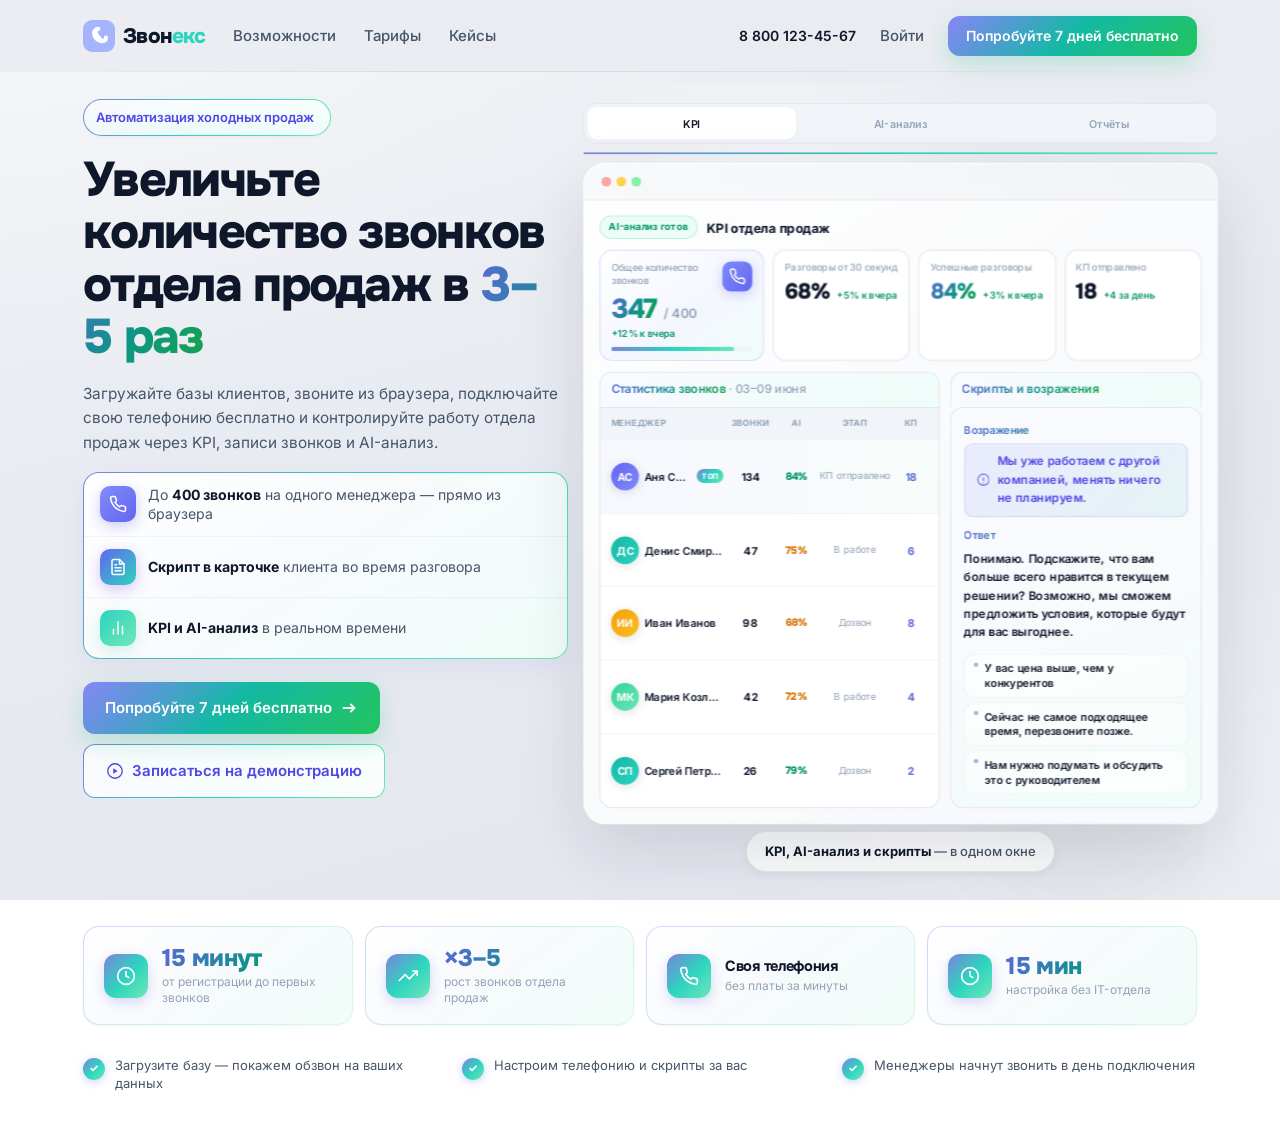
==== index.html @ 5c35a751 "first commit" ====
<!DOCTYPE html>
<html lang="ru">
<head>
  <meta charset="UTF-8">
  <meta name="viewport" content="width=device-width, initial-scale=1.0">
  <title>Звонекс — автоматизация холодных продаж</title>
  <meta name="description" content="Увеличьте количество звонков отдела продаж в 3–5 раз. Загружайте базы, звоните из браузера, используйте скрипты и контролируйте KPI через AI-анализ.">
  <link rel="preconnect" href="https://fonts.googleapis.com">
  <link rel="preconnect" href="https://fonts.gstatic.com" crossorigin>
  <link href="https://fonts.googleapis.com/css2?family=Inter:wght@400;500;600;700;800&family=Onest:wght@600;700;800&display=swap" rel="stylesheet">
  <link rel="stylesheet" href="css/styles.css">
</head>
<body>
  <div class="page-bg" aria-hidden="true">
    <div class="page-bg__gradient"></div>
    <div class="page-bg__mesh"></div>
    <div class="page-bg__aurora"></div>
    <div class="page-bg__blobs">
      <span class="page-bg__blob page-bg__blob--1"></span>
      <span class="page-bg__blob page-bg__blob--2"></span>
      <span class="page-bg__blob page-bg__blob--3"></span>
    </div>
    <div class="page-bg__glow page-bg__glow--1"></div>
    <div class="page-bg__glow page-bg__glow--2"></div>
    <div class="page-bg__glow page-bg__glow--3"></div>
  </div>

  <header class="header">
    <div class="container header__inner">
      <a href="/" class="logo">
        <span class="logo__icon" aria-hidden="true">
          <svg width="32" height="32" viewBox="0 0 32 32" fill="none" xmlns="http://www.w3.org/2000/svg">
            <rect width="32" height="32" rx="9" fill="#A5B4FC"/>
            <path d="M21.2 19.8c-1.5-.8-2.8-1.9-3.9-3.2-1.1-1.3-2-2.8-2.6-4.4-.2-.5.1-1 .6-1.2l1.4-.6c.4-.2.6-.6.5-1l-.4-1.8c-.1-.5-.5-.9-1-.9-1.2-.1-2.4.2-3.4.8-1.7 1-2.9 2.7-3.2 4.7-.4 2.4.3 4.9 1.9 6.9 1.6 2 3.9 3.4 6.4 3.9 2.2.4 4.5-.1 6.2-1.5.9-.8 1.4-2 1.2-3.2l-.3-1.8c-.1-.5-.5-.9-1-.9l-1.8.2c-.5.1-.8.5-.8 1 0 1.3-.5 2.5-1.3 3.5-.3.4-.8.5-1.2.3z" fill="#fff"/>
          </svg>
        </span>
        <span class="logo__word">Звон<span class="logo__accent">екс</span></span>
      </a>
      <div class="header__menu">
        <nav class="nav" aria-label="Навигация">
          <a href="#features" class="nav__link">Возможности</a>
          <a href="#pricing" class="nav__link">Тарифы</a>
          <a href="#cases" class="nav__link">Кейсы</a>
        </nav>
        <div class="header__actions">
          <a href="tel:+78001234567" class="header__phone">8 800 123-45-67</a>
          <a href="#" class="btn btn--ghost">Войти</a>
          <a href="#cta" class="btn btn--cta btn--sm">Попробуйте 7 дней бесплатно</a>
        </div>
      </div>
      <button class="burger" aria-label="Меню" aria-expanded="false"><span></span><span></span><span></span></button>
    </div>
  </header>

  <main>
    <section class="hero">
      <div class="container hero__shell">
        <div class="hero__main">
          <div class="hero__copy">
            <div class="hero__tags">
              <span class="hero__badge">Автоматизация холодных продаж</span>
            </div>

            <h1 class="hero__title">
              Увеличьте количество звонков отдела продаж&nbsp;в&nbsp;<span class="hero__highlight">3–5&nbsp;раз</span>
            </h1>

            <p class="hero__subtitle">
              Загружайте базы клиентов, звоните из браузера, подключайте свою телефонию бесплатно и контролируйте работу отдела продаж через KPI, записи звонков и AI-анализ.
            </p>

            <div class="hero__features">
              <article class="hero-feature">
                <span class="hero-feature__icon" aria-hidden="true">
                  <svg width="18" height="18" viewBox="0 0 24 24" fill="none"><path d="M22 16.92v3a2 2 0 0 1-2.18 2 19.79 19.79 0 0 1-8.63-3.07 19.5 19.5 0 0 1-6-6 19.79 19.79 0 0 1-3.07-8.67A2 2 0 0 1 4.11 2h3a2 2 0 0 1 2 1.72c.127.96.361 1.903.7 2.81a2 2 0 0 1-.45 2.11L8.09 9.91a16 16 0 0 0 6 6l1.27-1.27a2 2 0 0 1 2.11-.45c.907.339 1.85.573 2.81.7A2 2 0 0 1 22 16.92z" stroke="currentColor" stroke-width="2"/></svg>
                </span>
                <p>До <strong>400 звонков</strong> на одного менеджера — прямо из браузера</p>
              </article>
              <article class="hero-feature">
                <span class="hero-feature__icon" aria-hidden="true">
                  <svg width="18" height="18" viewBox="0 0 24 24" fill="none"><path d="M14 2H6a2 2 0 0 0-2 2v16a2 2 0 0 0 2 2h12a2 2 0 0 0 2-2V8l-6-6z" stroke="currentColor" stroke-width="2"/><path d="M14 2v6h6M16 13H8M16 17H8M10 9H8" stroke="currentColor" stroke-width="2" stroke-linecap="round"/></svg>
                </span>
                <p><strong>Скрипт в карточке</strong> клиента во время разговора</p>
              </article>
              <article class="hero-feature">
                <span class="hero-feature__icon" aria-hidden="true">
                  <svg width="18" height="18" viewBox="0 0 24 24" fill="none"><path d="M18 20V10M12 20V4M6 20v-6" stroke="currentColor" stroke-width="2" stroke-linecap="round"/></svg>
                </span>
                <p><strong>KPI и AI-анализ</strong> в реальном времени</p>
              </article>
            </div>

            <div class="hero__cta" id="cta">
              <a href="#" class="btn btn--cta btn--lg">
                Попробуйте 7 дней бесплатно
                <svg width="18" height="18" viewBox="0 0 20 20" fill="none" aria-hidden="true"><path d="M4 10h12M12 6l4 4-4 4" stroke="currentColor" stroke-width="2" stroke-linecap="round"/></svg>
              </a>
              <a href="#" class="btn btn--outline btn--lg btn--demo">
                <svg width="18" height="18" viewBox="0 0 20 20" fill="none" aria-hidden="true"><circle cx="10" cy="10" r="8" stroke="currentColor" stroke-width="1.5"/><path d="M8 7l5 3-5 3V7z" fill="currentColor"/></svg>
                Записаться на демонстрацию
              </a>
            </div>
          </div>

          <div class="hero__product">
            <div class="product-frame">
              <div class="product-frame__glow" aria-hidden="true"></div>

              <div class="kpi-board" data-kpi-board aria-label="Панель контроля Звонекс">
                <div class="product-slider" data-product-slider aria-roledescription="carousel">

                  <div class="product-slider__nav" role="tablist" aria-label="Экраны продукта">
                    <button type="button" class="product-slider__seg is-active" role="tab" aria-selected="true" data-slide="0">KPI</button>
                    <button type="button" class="product-slider__seg" role="tab" aria-selected="false" data-slide="1">AI-анализ</button>
                    <button type="button" class="product-slider__seg" role="tab" aria-selected="false" data-slide="2">Отчёты</button>
                  </div>
                  <div class="product-slider__progress" aria-hidden="true"><span class="product-slider__progress-bar"></span></div>

                  <div class="kpi-board__window">
                    <div class="kpi-board__titlebar">
                      <div class="kpi-board__dots" aria-hidden="true"><span></span><span></span><span></span></div>
                    </div>

                    <div class="product-slider__viewport">
                      <div class="product-slider__track">

                        <!-- Slide 1: KPI + таблица + скрипты -->
                        <div class="product-slide is-active" role="tabpanel" aria-label="KPI">
                          <div class="product-slide__inner">
                            <div class="slide-head">
                              <span class="slide-head__badge">AI-анализ готов</span>
                              <span class="slide-head__title">KPI отдела продаж</span>
                            </div>

                            <div class="kpi-cards kpi-cards--featured">
                              <article class="kpi-card kpi-card--hero" aria-label="347 звонков из 400">
                                <span class="kpi-card__label">Общее количество звонков</span>
                                <span class="kpi-card__icon" aria-hidden="true">
                                  <svg width="16" height="16" viewBox="0 0 24 24" fill="none"><path d="M22 16.92v3a2 2 0 0 1-2.18 2 19.79 19.79 0 0 1-8.63-3.07 19.5 19.5 0 0 1-6-6 19.79 19.79 0 0 1-3.07-8.67A2 2 0 0 1 4.11 2h3a2 2 0 0 1 2 1.72c.127.96.361 1.903.7 2.81a2 2 0 0 1-.45 2.11L8.09 9.91a16 16 0 0 0 6 6l1.27-1.27a2 2 0 0 1 2.11-.45c.907.339 1.85.573 2.81.7A2 2 0 0 1 22 16.92z" stroke="currentColor" stroke-width="2"/></svg>
                                </span>
                                <div class="kpi-card__body">
                                  <div class="kpi-card__values">
                                    <strong class="kpi-card__value" data-count="347" data-count-suffix="">0</strong>
                                    <span class="kpi-card__quota">/ 400</span>
                                    <span class="kpi-card__delta">+12% к вчера</span>
                                  </div>
                                  <div class="kpi-card__progress" aria-hidden="true"><span style="--w: 87%"></span></div>
                                </div>
                              </article>
                              <article class="kpi-card kpi-card--stat" aria-label="Разговоры от 30 секунд 68 процентов">
                                <span class="kpi-card__label">Разговоры от 30 секунд</span>
                                <div class="kpi-card__body">
                                  <div class="kpi-card__values">
                                    <strong class="kpi-card__value" data-count="68" data-count-suffix="%">0</strong>
                                    <span class="kpi-card__delta">+5% к вчера</span>
                                  </div>
                                </div>
                              </article>
                              <article class="kpi-card kpi-card--stat" aria-label="Успешные разговоры 84 процента">
                                <span class="kpi-card__label">Успешные разговоры</span>
                                <div class="kpi-card__body">
                                  <div class="kpi-card__values">
                                    <strong class="kpi-card__value kpi-card__value--green" data-count="84" data-count-suffix="%">0</strong>
                                    <span class="kpi-card__delta">+3% к вчера</span>
                                  </div>
                                </div>
                              </article>
                              <article class="kpi-card kpi-card--stat" aria-label="18 КП">
                                <span class="kpi-card__label">КП отправлено</span>
                                <div class="kpi-card__body">
                                  <div class="kpi-card__values">
                                    <strong class="kpi-card__value" data-count="18">0</strong>
                                    <span class="kpi-card__delta">+4 за день</span>
                                  </div>
                                </div>
                              </article>
                            </div>

                            <div class="product-slide__split">
                              <div class="calls-table-wrap">
                                <div class="calls-table__head"><span class="dash-label">Статистика звонков</span><span class="dash-label-note"> · 03–09 июня</span></div>
                                <div class="calls-table">
                                  <div class="calls-table__row calls-table__row--labels">
                                    <span>Менеджер</span><span>Звонки</span><span>AI</span><span>Этап</span><span>КП</span>
                                  </div>
                                  <div class="calls-table__row calls-table__row--top">
                                    <div class="calls-table__person">
                                      <span class="kpi-avatar kpi-avatar--1">АС</span>
                                      <span>Аня Смирнова</span>
                                      <span class="calls-table__badge">Топ</span>
                                    </div>
                                    <span class="calls-table__num">134</span>
                                    <span class="calls-table__ai calls-table__ai--good">84%</span>
                                    <span class="calls-table__stage">КП отправлено</span>
                                    <span class="calls-table__num calls-table__num--accent">18</span>
                                  </div>
                                  <div class="calls-table__row">
                                    <div class="calls-table__person">
                                      <span class="kpi-avatar kpi-avatar--2">ДС</span>
                                      <span>Денис Смирнов</span>
                                    </div>
                                    <span class="calls-table__num">47</span>
                                    <span class="calls-table__ai calls-table__ai--mid">75%</span>
                                    <span class="calls-table__stage">В работе</span>
                                    <span class="calls-table__num calls-table__num--accent">6</span>
                                  </div>
                                  <div class="calls-table__row">
                                    <div class="calls-table__person">
                                      <span class="kpi-avatar kpi-avatar--3">ИИ</span>
                                      <span>Иван Иванов</span>
                                    </div>
                                    <span class="calls-table__num">98</span>
                                    <span class="calls-table__ai calls-table__ai--mid">68%</span>
                                    <span class="calls-table__stage">Дозвон</span>
                                    <span class="calls-table__num calls-table__num--accent">8</span>
                                  </div>
                                  <div class="calls-table__row">
                                    <div class="calls-table__person">
                                      <span class="kpi-avatar kpi-avatar--4">МК</span>
                                      <span>Мария Козлова</span>
                                    </div>
                                    <span class="calls-table__num">42</span>
                                    <span class="calls-table__ai calls-table__ai--mid">72%</span>
                                    <span class="calls-table__stage">В работе</span>
                                    <span class="calls-table__num calls-table__num--accent">4</span>
                                  </div>
                                  <div class="calls-table__row">
                                    <div class="calls-table__person">
                                      <span class="kpi-avatar kpi-avatar--2">СП</span>
                                      <span>Сергей Петров</span>
                                    </div>
                                    <span class="calls-table__num">26</span>
                                    <span class="calls-table__ai calls-table__ai--good">79%</span>
                                    <span class="calls-table__stage">Дозвон</span>
                                    <span class="calls-table__num calls-table__num--accent">2</span>
                                  </div>
                                </div>
                              </div>

                              <div class="kpi-scripts" data-kpi-scripts>
                                <div class="kpi-scripts__head"><span class="dash-label">Скрипты и возражения</span></div>
                                <div class="kpi-scripts__panel">
                                  <span class="kpi-scripts__tag dash-label">Возражение</span>
                                  <div class="kpi-scripts__objection kpi-scripts__objection--active" data-script-objection>
                                    <svg width="14" height="14" viewBox="0 0 24 24" fill="none" aria-hidden="true"><path d="M12 9v4M12 17h.01" stroke="currentColor" stroke-width="2" stroke-linecap="round"/><circle cx="12" cy="12" r="9" stroke="currentColor" stroke-width="1.8"/></svg>
                                    <span data-script-objection-text>Мы уже работаем с другой компанией, менять ничего не планируем.</span>
                                  </div>

                                  <span class="kpi-scripts__tag dash-label">Ответ</span>
                                  <p class="kpi-scripts__answer" data-script-answer>Понимаю. Подскажите, что вам больше всего нравится в текущем решении? Возможно, мы сможем предложить условия, которые будут для вас выгоднее.</p>

                                  <ul class="kpi-scripts__examples">
                                    <li>У вас цена выше, чем у конкурентов</li>
                                    <li>Сейчас не самое подходящее время, перезвоните позже.</li>
                                    <li>Нам нужно подумать и обсудить это с руководителем</li>
                                  </ul>
                                </div>
                              </div>
                            </div>
                          </div>
                        </div>

                        <!-- Slide 2: AI-анализ звонков -->
                        <div class="product-slide" role="tabpanel" aria-label="AI-анализ звонков">
                          <div class="product-slide__inner product-slide__inner--ai">
                            <div class="ai-dash">
                              <div class="ai-dash__head">
                                <div class="ai-dash__head-main">
                                  <span class="ai-dash__call">Звонок №12845 от 11.06.2026 11:42</span>
                                  <span class="ai-dash__status">Анализ завершён</span>
                                </div>
                                <button type="button" class="ai-dash__export">
                                  <svg width="13" height="13" viewBox="0 0 24 24" fill="none" aria-hidden="true"><path d="M12 3v12M7 10l5 5 5-5M5 19h14" stroke="currentColor" stroke-width="2" stroke-linecap="round" stroke-linejoin="round"/></svg>
                                  Экспорт
                                  <svg width="10" height="10" viewBox="0 0 24 24" fill="none" aria-hidden="true"><path d="M6 9l6 6 6-6" stroke="currentColor" stroke-width="2.2" stroke-linecap="round" stroke-linejoin="round"/></svg>
                                </button>
                              </div>

                              <div class="ai-dash__top">
                                <article class="ai-dash__contact ai-dash-panel">
                                  <img class="ai-dash__photo" src="images/specialist-avatar.png" alt="Иван Петров" width="46" height="46" loading="lazy">
                                  <div class="ai-dash__contact-body">
                                    <strong>Иван Петров</strong>
                                    <span>Директор · ООО «СтройГарант»</span>
                                    <ul class="ai-dash__contact-meta">
                                      <li>
                                        <svg width="12" height="12" viewBox="0 0 24 24" fill="none" aria-hidden="true"><circle cx="12" cy="12" r="9" stroke="currentColor" stroke-width="1.8"/><path d="M12 7v5l3 2" stroke="currentColor" stroke-width="1.8" stroke-linecap="round"/></svg>
                                        <span><strong>03:42</strong> Длительность</span>
                                      </li>
                                      <li class="ai-dash__meta-phone">
                                        <svg width="12" height="12" viewBox="0 0 24 24" fill="none" aria-hidden="true"><path d="M22 16.92v3a2 2 0 0 1-2.18 2 19.79 19.79 0 0 1-8.63-3.07 19.5 19.5 0 0 1-6-6 19.79 19.79 0 0 1-3.07-8.67A2 2 0 0 1 4.11 2h3a2 2 0 0 1 2 1.72c.127.96.361 1.903.7 2.81a2 2 0 0 1-.45 2.11L8.09 9.91a16 16 0 0 0 6 6l1.27-1.27a2 2 0 0 1 2.11-.45c.907.339 1.85.573 2.81.7A2 2 0 0 1 22 16.92z" stroke="currentColor" stroke-width="1.8"/></svg>
                                        <span>
                                          <strong>+7&nbsp;(999)&nbsp;123-45-67</strong>
                                          <em>Номер клиента</em>
                                        </span>
                                      </li>
                                      <li>
                                        <svg width="12" height="12" viewBox="0 0 24 24" fill="none" aria-hidden="true"><circle cx="12" cy="8" r="4" stroke="currentColor" stroke-width="1.8"/><path d="M4 20c0-4 3.6-6 8-6s8 2 8 6" stroke="currentColor" stroke-width="1.8" stroke-linecap="round"/></svg>
                                        <span><strong>Алексей Смирнов</strong> Менеджер</span>
                                      </li>
                                    </ul>
                                  </div>
                                </article>

                                <article class="ai-dash__scores ai-dash-panel">
                                  <h5 class="ai-dash-panel__title">Оценки по критериям</h5>
                                  <div class="ai-dash__score">
                                    <div class="ai-dash__score-row"><span>Приветствие</span><strong>90%</strong></div>
                                    <div class="ai-dash__bar"><i style="--w: 90%; --c: #22C55E"></i></div>
                                  </div>
                                  <div class="ai-dash__score">
                                    <div class="ai-dash__score-row"><span>Выявление потребности</span><strong>85%</strong></div>
                                    <div class="ai-dash__bar"><i style="--w: 85%; --c: #22C55E"></i></div>
                                  </div>
                                  <div class="ai-dash__score">
                                    <div class="ai-dash__score-row"><span>Презентация решения</span><strong>60%</strong></div>
                                    <div class="ai-dash__bar"><i style="--w: 60%; --c: #F59E0B"></i></div>
                                  </div>
                                  <div class="ai-dash__score">
                                    <div class="ai-dash__score-row"><span>Работа с возражениями</span><strong>40%</strong></div>
                                    <div class="ai-dash__bar"><i style="--w: 40%; --c: #F59E0B"></i></div>
                                  </div>
                                  <div class="ai-dash__score">
                                    <div class="ai-dash__score-row"><span>Закрытие на шаг</span><strong>90%</strong></div>
                                    <div class="ai-dash__bar"><i style="--w: 90%; --c: #22C55E"></i></div>
                                  </div>
                                  <div class="ai-dash__score">
                                    <div class="ai-dash__score-row"><span>Речевая культура</span><strong>80%</strong></div>
                                    <div class="ai-dash__bar"><i style="--w: 80%; --c: #22C55E"></i></div>
                                  </div>
                                </article>

                                <article class="ai-dash__focus ai-dash-panel">
                                  <h5 class="ai-dash-panel__title">Фокус разговора</h5>
                                  <div class="ai-dash__focus-body">
                                    <div class="ai-dash__focus-main">
                                      <strong>91%</strong>
                                      <div>
                                        <span>Вероятность продажи</span>
                                        <em>Высокая</em>
                                      </div>
                                    </div>
                                    <div class="ai-dash__focus-chart">
                                      <svg class="ai-dash__spark" viewBox="0 0 140 40" aria-hidden="true">
                                        <defs>
                                          <linearGradient id="aiDashSpark" x1="0" y1="0" x2="0" y2="1">
                                            <stop offset="0%" stop-color="#818CF8" stop-opacity="0.5"/>
                                            <stop offset="100%" stop-color="#818CF8" stop-opacity="0"/>
                                          </linearGradient>
                                        </defs>
                                        <path d="M0 28 C18 28 24 12 40 16 S62 32 82 20 S104 10 140 14 V40 H0 Z" fill="url(#aiDashSpark)"/>
                                        <path d="M0 28 C18 28 24 12 40 16 S62 32 82 20 S104 10 140 14" fill="none" stroke="#6366F1" stroke-width="2.5" stroke-linecap="round"/>
                                      </svg>
                                      <div class="ai-dash__focus-footer">
                                        <span>Динамика по менеджеру</span>
                                        <strong>+24% за неделю</strong>
                                      </div>
                                    </div>
                                  </div>
                                </article>
                              </div>

                              <div class="ai-dash__insights">
                                <article class="ai-dash-card ai-dash-panel ai-dash-card--good">
                                  <h5 class="ai-dash-panel__title">Что получилось хорошо</h5>
                                  <ul>
                                    <li><span class="ai-dash-icon ai-dash-icon--ok" aria-hidden="true">✓</span>Уточнил потребности клиента</li>
                                  </ul>
                                </article>
                                <article class="ai-dash-card ai-dash-panel ai-dash-card--rec">
                                  <h5 class="ai-dash-panel__title">Рекомендации</h5>
                                  <ol>
                                    <li><span class="ai-dash-icon ai-dash-icon--num">1</span>Связаться и выслать презентацию</li>
                                  </ol>
                                </article>
                                <article class="ai-dash-card ai-dash-panel ai-dash-card--warn">
                                  <h5 class="ai-dash-panel__title">Что можно улучшить</h5>
                                  <ul>
                                    <li><span class="ai-dash-icon ai-dash-icon--warn" aria-hidden="true">!</span>Нет согласия на следующий шаг</li>
                                  </ul>
                                </article>
                                <article class="ai-dash-card ai-dash-panel ai-dash-card--quotes">
                                  <h5 class="ai-dash-panel__title">
                                    Цитаты из звонка
                                    <svg width="12" height="12" viewBox="0 0 24 24" fill="none" aria-hidden="true"><circle cx="11" cy="11" r="7" stroke="currentColor" stroke-width="1.8"/><path d="M20 20l-3.5-3.5" stroke="currentColor" stroke-width="1.8" stroke-linecap="round"/></svg>
                                  </h5>
                                  <div class="ai-dash-quote">
                                    <div class="ai-dash-quote__head">
                                      <span class="ai-dash-quote__time">00:45</span>
                                      <b>Менеджер</b>
                                    </div>
                                    <p>«С какими сложностями сейчас сталкиваетесь?»</p>
                                  </div>
                                </article>
                              </div>

                              <section class="ai-dash__results ai-dash-panel" aria-label="Результаты звонка">
                                <div class="ai-results__tabs" aria-hidden="true">
                                  <span class="ai-results__tab">Анализ</span>
                                  <span class="ai-results__tab is-active">Результаты</span>
                                  <span class="ai-results__tab">Расшифровка</span>
                                </div>

                                <div class="ai-results__summaries">
                                  <article class="ai-results__summary">
                                    <div class="ai-results__summary-head">
                                      <span class="ai-results__icon ai-results__icon--doc" aria-hidden="true">
                                        <svg width="12" height="12" viewBox="0 0 24 24" fill="none"><path d="M14 2H6a2 2 0 0 0-2 2v16a2 2 0 0 0 2 2h12a2 2 0 0 0 2-2V8l-6-6z" stroke="currentColor" stroke-width="1.8"/><path d="M14 2v6h6M8 13h8M8 17h5" stroke="currentColor" stroke-width="1.8" stroke-linecap="round"/></svg>
                                      </span>
                                      <h5>Краткий итог</h5>
                                    </div>
                                    <p>Менеджер установил контакт, выявил ситуацию и презентовал решение. Клиент заинтересован, но нужно согласование с руководством. Следующий шаг назначен; рекомендуется проработать критерии принятия решения.</p>
                                  </article>

                                  <article class="ai-results__summary">
                                    <div class="ai-results__summary-head">
                                      <span class="ai-results__icon ai-results__icon--chat" aria-hidden="true">
                                        <svg width="12" height="12" viewBox="0 0 24 24" fill="none"><path d="M21 15a4 4 0 0 1-4 4H8l-5 3V7a4 4 0 0 1 4-4h10a4 4 0 0 1 4 4v8z" stroke="currentColor" stroke-width="1.8" stroke-linejoin="round"/></svg>
                                      </span>
                                      <h5>Итог разговора</h5>
                                    </div>
                                    <p>Диалог проведён успешно: выявлены потребности, проведена презентация, обработаны возражения. Следующий этап — повторный контакт после согласования условий.</p>
                                  </article>
                                </div>

                                <div class="ai-results__flags">
                                  <article class="ai-results__flag">
                                    <span class="ai-results__icon ai-results__icon--shield" aria-hidden="true">
                                      <svg width="12" height="12" viewBox="0 0 24 24" fill="none"><path d="M12 3l8 3v6c0 5-3.5 8.5-8 9-4.5-.5-8-4-8-9V6l8-3z" stroke="currentColor" stroke-width="1.8" stroke-linejoin="round"/></svg>
                                    </span>
                                    <div>
                                      <span>Наличие конфликта</span>
                                      <strong class="ai-results__val ai-results__val--yes">Нет</strong>
                                    </div>
                                  </article>
                                  <article class="ai-results__flag">
                                    <span class="ai-results__icon ai-results__icon--target" aria-hidden="true">
                                      <svg width="12" height="12" viewBox="0 0 24 24" fill="none"><circle cx="12" cy="12" r="8" stroke="currentColor" stroke-width="1.8"/><circle cx="12" cy="12" r="3" stroke="currentColor" stroke-width="1.8"/></svg>
                                    </span>
                                    <div>
                                      <span>Успешный звонок</span>
                                      <strong class="ai-results__val ai-results__val--partial">Частично</strong>
                                    </div>
                                  </article>
                                  <article class="ai-results__flag">
                                    <span class="ai-results__icon ai-results__icon--compass" aria-hidden="true">
                                      <svg width="12" height="12" viewBox="0 0 24 24" fill="none"><circle cx="12" cy="12" r="9" stroke="currentColor" stroke-width="1.8"/><path d="M14.5 9.5L10 14l-1.5-3.5L14.5 9.5z" stroke="currentColor" stroke-width="1.8" stroke-linejoin="round"/></svg>
                                    </span>
                                    <div>
                                      <span>Целевой звонок</span>
                                      <strong class="ai-results__val ai-results__val--yes">Да</strong>
                                    </div>
                                  </article>
                                </div>
                              </section>
                            </div>
                          </div>
                        </div>

                        <!-- Slide 3: Отчёты по звонкам -->
                        <div class="product-slide" role="tabpanel" aria-label="Отчёты по звонкам">
                          <div class="product-slide__inner product-slide__inner--report">
                            <div class="slide-head">
                              <span class="slide-head__badge">25–31 мая</span>
                              <span class="slide-head__title">Отчёты по звонкам · Аня Смирнова</span>
                            </div>

                            <div class="report-metrics">
                              <div class="report-metric report-metric--total">
                                <span>Всего</span>
                                <strong>134</strong>
                                <em>+15%</em>
                              </div>
                              <div class="report-metric report-metric--outgoing">
                                <span>Исходящие</span>
                                <strong>112</strong>
                                <em>+12%</em>
                              </div>
                              <div class="report-metric report-metric--positive">
                                <span>Дозвон</span>
                                <strong>98</strong>
                                <em>+22%</em>
                              </div>
                              <div class="report-metric report-metric--negative">
                                <span>Недозвон</span>
                                <strong>36</strong>
                                <em class="report-metric__delta--down">−8%</em>
                              </div>
                              <div class="report-metric report-metric--duration">
                                <span>Ср. длит.</span>
                                <strong>01:24</strong>
                                <em>+18%</em>
                              </div>
                            </div>

                            <div class="report-chart report-chart--wide">
                              <div class="report-chart__title">Дозвон и недозвон</div>
                              <svg class="report-chart__svg" viewBox="0 0 200 56" aria-hidden="true">
                                <defs>
                                  <linearGradient id="chartPositiveGrad" x1="0" y1="0" x2="0" y2="1">
                                    <stop offset="0%" stop-color="#34D399" stop-opacity="0.35"/>
                                    <stop offset="100%" stop-color="#34D399" stop-opacity="0"/>
                                  </linearGradient>
                                </defs>
                                <path d="M0 20 L28 16 L56 18 L84 14 L112 12 L140 10 L168 12 L200 8 L200 56 L0 56 Z" fill="url(#chartPositiveGrad)"/>
                                <polyline fill="none" stroke="#22C55E" stroke-width="2.2" stroke-linecap="round" points="0,20 28,16 56,18 84,14 112,12 140,10 168,12 200,8"/>
                                <polyline fill="none" stroke="#F87171" stroke-width="2" stroke-linecap="round" stroke-dasharray="3 2" points="0,46 28,44 56,45 84,43 112,44 140,41 168,43 200,39"/>
                              </svg>
                              <div class="report-chart__legend">
                                <span><i class="dot dot--green"></i> Дозвон — 98</span>
                                <span><i class="dot dot--red"></i> Недозвон — 36</span>
                              </div>
                            </div>

                            <div class="report-bottom">
                              <div class="report-calls report-calls--top">
                                <div class="report-calls__head">
                                  <div class="report-calls__title">Топ звонков по длительности</div>
                                  <div class="report-calls__subtitle">Самые длинные разговоры в текущей выборке</div>
                                </div>
                                <div class="report-calls__table">
                                  <div class="report-calls__row report-calls__row--head">
                                    <span>#</span>
                                    <span>Менеджер</span>
                                    <span>Клиент</span>
                                    <span>Этап</span>
                                    <span>Тип</span>
                                    <span>Длит.</span>
                                    <span>Дата</span>
                                    <span aria-hidden="true"></span>
                                  </div>
                                  <div class="report-calls__row">
                                    <span class="report-calls__num">1</span>
                                    <span class="report-calls__manager">Аня Смирнова</span>
                                    <span class="report-calls__client">ООО «Альфа»</span>
                                    <span class="report-calls__stage report-calls__stage--good">КП отправлено</span>
                                    <span class="report-calls__type report-calls__type--out">Исходящий</span>
                                    <strong>12:43</strong>
                                    <span class="report-calls__date">31.05 14:20</span>
                                    <span class="report-calls__actions">
                                      <button type="button" class="report-calls__action" aria-label="Прослушать"><svg width="11" height="11" viewBox="0 0 24 24" fill="none"><circle cx="12" cy="12" r="9" stroke="currentColor" stroke-width="1.8"/><path d="M10 8l6 4-6 4V8z" fill="currentColor"/></svg></button>
                                      <button type="button" class="report-calls__action" aria-label="Открыть"><svg width="11" height="11" viewBox="0 0 24 24" fill="none"><path d="M14 3h7v7M10 14L21 3M21 10v11H3V3h11" stroke="currentColor" stroke-width="1.8" stroke-linecap="round" stroke-linejoin="round"/></svg></button>
                                    </span>
                                  </div>
                                  <div class="report-calls__row">
                                    <span class="report-calls__num">2</span>
                                    <span class="report-calls__manager">Денис Смирнов</span>
                                    <span class="report-calls__client">ООО «Стройком»</span>
                                    <span class="report-calls__stage report-calls__stage--bad">Не дозвонился</span>
                                    <span class="report-calls__type report-calls__type--out">Исходящий</span>
                                    <strong>09:11</strong>
                                    <span class="report-calls__date">31.05 12:40</span>
                                    <span class="report-calls__actions">
                                      <button type="button" class="report-calls__action" aria-label="Прослушать"><svg width="11" height="11" viewBox="0 0 24 24" fill="none"><circle cx="12" cy="12" r="9" stroke="currentColor" stroke-width="1.8"/><path d="M10 8l6 4-6 4V8z" fill="currentColor"/></svg></button>
                                      <button type="button" class="report-calls__action" aria-label="Открыть"><svg width="11" height="11" viewBox="0 0 24 24" fill="none"><path d="M14 3h7v7M10 14L21 3M21 10v11H3V3h11" stroke="currentColor" stroke-width="1.8" stroke-linecap="round" stroke-linejoin="round"/></svg></button>
                                    </span>
                                  </div>
                                  <div class="report-calls__row">
                                    <span class="report-calls__num">3</span>
                                    <span class="report-calls__manager">Иван Иванов</span>
                                    <span class="report-calls__client">ИП Иванов</span>
                                    <span class="report-calls__stage report-calls__stage--good">Наш клиент</span>
                                    <span class="report-calls__type report-calls__type--in">Входящий</span>
                                    <strong>08:56</strong>
                                    <span class="report-calls__date">30.05 15:11</span>
                                    <span class="report-calls__actions">
                                      <button type="button" class="report-calls__action" aria-label="Прослушать"><svg width="11" height="11" viewBox="0 0 24 24" fill="none"><circle cx="12" cy="12" r="9" stroke="currentColor" stroke-width="1.8"/><path d="M10 8l6 4-6 4V8z" fill="currentColor"/></svg></button>
                                      <button type="button" class="report-calls__action" aria-label="Открыть"><svg width="11" height="11" viewBox="0 0 24 24" fill="none"><path d="M14 3h7v7M10 14L21 3M21 10v11H3V3h11" stroke="currentColor" stroke-width="1.8" stroke-linecap="round" stroke-linejoin="round"/></svg></button>
                                    </span>
                                  </div>
                                  <div class="report-calls__row">
                                    <span class="report-calls__num">4</span>
                                    <span class="report-calls__manager">Мария Козлова</span>
                                    <span class="report-calls__client">ООО «Бета»</span>
                                    <span class="report-calls__stage report-calls__stage--mid">Думает</span>
                                    <span class="report-calls__type report-calls__type--out">Исходящий</span>
                                    <strong>07:45</strong>
                                    <span class="report-calls__date">29.05 10:31</span>
                                    <span class="report-calls__actions">
                                      <button type="button" class="report-calls__action" aria-label="Прослушать"><svg width="11" height="11" viewBox="0 0 24 24" fill="none"><circle cx="12" cy="12" r="9" stroke="currentColor" stroke-width="1.8"/><path d="M10 8l6 4-6 4V8z" fill="currentColor"/></svg></button>
                                      <button type="button" class="report-calls__action" aria-label="Открыть"><svg width="11" height="11" viewBox="0 0 24 24" fill="none"><path d="M14 3h7v7M10 14L21 3M21 10v11H3V3h11" stroke="currentColor" stroke-width="1.8" stroke-linecap="round" stroke-linejoin="round"/></svg></button>
                                    </span>
                                  </div>
                                  <div class="report-calls__row">
                                    <span class="report-calls__num">5</span>
                                    <span class="report-calls__manager">Сергей Петров</span>
                                    <span class="report-calls__client">ООО «Гранд»</span>
                                    <span class="report-calls__stage report-calls__stage--good">КП отправлено</span>
                                    <span class="report-calls__type report-calls__type--out">Исходящий</span>
                                    <strong>06:32</strong>
                                    <span class="report-calls__date">28.05 16:05</span>
                                    <span class="report-calls__actions">
                                      <button type="button" class="report-calls__action" aria-label="Прослушать"><svg width="11" height="11" viewBox="0 0 24 24" fill="none"><circle cx="12" cy="12" r="9" stroke="currentColor" stroke-width="1.8"/><path d="M10 8l6 4-6 4V8z" fill="currentColor"/></svg></button>
                                      <button type="button" class="report-calls__action" aria-label="Открыть"><svg width="11" height="11" viewBox="0 0 24 24" fill="none"><path d="M14 3h7v7M10 14L21 3M21 10v11H3V3h11" stroke="currentColor" stroke-width="1.8" stroke-linecap="round" stroke-linejoin="round"/></svg></button>
                                    </span>
                                  </div>
                                </div>
                                <button type="button" class="report-calls__more">Показать ещё 15 звонков</button>
                              </div>
                            </div>
                          </div>
                        </div>

                      </div>
                    </div>
                  </div>
                </div>

                <p class="kpi-board__caption"><strong>KPI, AI-анализ и скрипты</strong> — в одном окне</p>
              </div>
            </div>
          </div>
        </div>

        <div class="trust-row" id="features">
          <article class="trust-card">
            <span class="trust-card__icon trust-card__icon--setup" aria-hidden="true"></span>
            <div>
              <strong class="trust-card__val">15 минут</strong>
              <span class="trust-card__lbl">от регистрации до первых звонков</span>
            </div>
          </article>
          <article class="trust-card">
            <span class="trust-card__icon trust-card__icon--growth" aria-hidden="true"></span>
            <div>
              <strong class="trust-card__val">×3–5</strong>
              <span class="trust-card__lbl">рост звонков отдела продаж</span>
            </div>
          </article>
          <article class="trust-card">
            <span class="trust-card__icon trust-card__icon--calls" aria-hidden="true"></span>
            <div>
              <strong class="trust-card__val trust-card__val--phrase">Своя телефония</strong>
              <span class="trust-card__lbl">без платы за минуты</span>
            </div>
          </article>
          <article class="trust-card">
            <span class="trust-card__icon trust-card__icon--setup" aria-hidden="true"></span>
            <div>
              <strong class="trust-card__val">15 мин</strong>
              <span class="trust-card__lbl">настройка без IT-отдела</span>
            </div>
          </article>
        </div>

        <div class="promise-row">
          <div class="promise-item">
            <span class="promise-item__check" aria-hidden="true">✓</span>
            <p>Загрузите базу — покажем обзвон на ваших данных</p>
          </div>
          <div class="promise-item">
            <span class="promise-item__check" aria-hidden="true">✓</span>
            <p>Настроим телефонию и скрипты за вас</p>
          </div>
          <div class="promise-item">
            <span class="promise-item__check" aria-hidden="true">✓</span>
            <p>Менеджеры начнут звонить в день подключения</p>
          </div>
        </div>
      </div>
    </section>
  </main>

  <a href="#cta" class="sticky-cta btn btn--cta">Попробуйте 7 дней бесплатно</a>
  <script src="js/main.js"></script>
</body>
</html>
---- css/styles.css ----
/* ===== Sales funnel palette ===== */
:root {
  /* Funnel stages — indigo + teal + green */
  --funnel-leads: #6366F1;
  --funnel-leads-bg: #EEF2FF;
  --funnel-leads-border: rgba(99, 102, 241, 0.18);

  --funnel-calls: #5B67D8;
  --funnel-calls-bg: #EEF2FF;
  --funnel-calls-border: rgba(91, 103, 216, 0.18);

  --funnel-convert: #14B8A6;
  --funnel-convert-bg: #F0FDFA;
  --funnel-convert-border: rgba(20, 184, 166, 0.2);

  --funnel-revenue: #34D399;
  --funnel-revenue-bg: #ECFDF5;
  --funnel-revenue-border: rgba(52, 211, 153, 0.22);

  /* Brand */
  --color-brand: #5B67D8;
  --color-brand-dark: #4F46E5;
  --color-brand-light: #818CF8;
  --color-teal: #14B8A6;
  --color-green: #34D399;
  --color-cta: #10B981;
  --color-cta-dark: #059669;

  --color-bg: #EAECF1;
  --color-page: #EAECF1;
  --color-page-soft: #E4E7EE;
  --color-surface: #FFFFFF;
  --color-text: #0F172A;
  --color-text-secondary: #475569;
  --color-text-muted: #94A3B8;
  --color-border: #E2E8F0;
  --color-border-light: #F1F5F9;

  /* Мягкие градиенты: indigo → teal → green */
  --gradient-brand: linear-gradient(135deg, #7C83DB 0%, #2DD4BF 52%, #6EE7B7 100%);
  --gradient-brand-soft: linear-gradient(135deg, #818CF8 0%, #5EEAD4 100%);
  --gradient-cta: linear-gradient(135deg, #6366F1 0%, #14B8A6 48%, #22C55E 100%);
  --gradient-text: linear-gradient(120deg, #5B67D8 0%, #0D9488 55%, #16A34A 100%);
  --gradient-surface: linear-gradient(160deg, rgba(255,255,255,0.98) 0%, rgba(240,253,250,0.9) 100%);
  --gradient-card: linear-gradient(145deg, #FFFFFF 0%, #F8FAFC 45%, #F0FDF9 100%);
  --gradient-mesh-a: radial-gradient(ellipse 80% 60% at 15% -10%, rgba(99, 102, 241, 0.1), transparent 58%);
  --gradient-mesh-b: radial-gradient(ellipse 55% 45% at 92% 8%, rgba(20, 184, 166, 0.08), transparent 52%);
  --gradient-mesh-c: radial-gradient(ellipse 50% 40% at 70% 95%, rgba(52, 211, 153, 0.07), transparent 55%);
  --gradient-hero: linear-gradient(165deg, #FAFBFC 0%, #F5F7FF 35%, #F0FDF9 70%, #FAFBFC 100%);
  --gradient-icon-1: linear-gradient(135deg, #818CF8 0%, #6366F1 100%);
  --gradient-icon-2: linear-gradient(135deg, #6366F1 0%, #2DD4BF 100%);
  --gradient-icon-3: linear-gradient(135deg, #2DD4BF 0%, #6EE7B7 100%);
  --gradient-chip: linear-gradient(135deg, rgba(255,255,255,0.96) 0%, rgba(240,253,250,0.92) 100%);
  --gradient-border: linear-gradient(135deg, rgba(99,102,241,0.28), rgba(20,184,166,0.22), rgba(52,211,153,0.18));

  --shadow-sm: 0 1px 3px rgba(15, 23, 42, 0.04);
  --shadow-md: 0 8px 24px rgba(91, 103, 216, 0.07);
  --shadow-lg: 0 16px 48px rgba(15, 23, 42, 0.08);
  --shadow-xl: 0 24px 64px rgba(15, 23, 42, 0.12);
  --shadow-cta: 0 8px 24px rgba(16, 185, 129, 0.22);

  --radius-sm: 8px;
  --radius-md: 12px;
  --radius-lg: 16px;
  --radius-xl: 20px;

  --font: 'Inter', -apple-system, BlinkMacSystemFont, 'Segoe UI', sans-serif;
  --font-display: 'Onest', 'Inter', sans-serif;
  --header-h: 72px;
  --container: 100%;
  --container-pad: clamp(48px, 6.5vw, 88px);
  --transition: 0.22s ease;
}

*, *::before, *::after {
  box-sizing: border-box;
  margin: 0;
  padding: 0;
}

html {
  scroll-behavior: smooth;
  -webkit-font-smoothing: antialiased;
}

body {
  font-family: var(--font);
  font-size: 16px;
  line-height: 1.6;
  color: var(--color-text);
  background: transparent;
  overflow-x: hidden;
}

a { color: inherit; text-decoration: none; }
img, svg { display: block; max-width: 100%; }
button { font: inherit; border: none; background: none; cursor: pointer; }

.container {
  width: 100%;
  max-width: var(--container);
  margin: 0 auto;
  padding: 0 var(--container-pad);
}

/* ===== Background ===== */
.page-bg {
  position: fixed;
  inset: 0;
  z-index: -1;
  pointer-events: none;
  overflow: hidden;
  background: var(--color-page);
}

.page-bg__gradient {
  position: absolute;
  inset: 0;
  background: linear-gradient(
    165deg,
    #EEF0F4 0%,
    #E8EBF1 42%,
    #E3E6ED 100%
  );
}

.page-bg__mesh {
  position: absolute;
  inset: -25%;
  background-image:
    radial-gradient(ellipse 70% 55% at 18% 12%, rgba(255, 255, 255, 0.55), transparent 62%),
    radial-gradient(ellipse 55% 45% at 88% 78%, rgba(255, 255, 255, 0.35), transparent 58%);
}

.page-bg__aurora {
  display: none;
}

.page-bg__blobs {
  display: none;
}

.page-bg__glow {
  display: none;
}

@keyframes bgGradientShift {
  0%, 100% { background-position: 0% 50%; }
  50% { background-position: 100% 50%; }
}

@keyframes meshDrift {
  0% { transform: translate(0, 0) scale(1) rotate(0deg); }
  50% { transform: translate(4%, -3%) scale(1.08) rotate(1deg); }
  100% { transform: translate(-3%, 4%) scale(1.04) rotate(-1deg); }
}

@keyframes auroraFlow {
  0%, 100% {
    background-position: 0% 40%;
    transform: translate(0, 0) rotate(0deg) scale(1);
  }
  50% {
    background-position: 100% 60%;
    transform: translate(5%, -4%) rotate(3deg) scale(1.05);
  }
}

@keyframes blobMove1 {
  0%, 100% { transform: translate(0, 0) scale(1); }
  33% { transform: translate(80px, 60px) scale(1.12); }
  66% { transform: translate(-50px, 40px) scale(0.92); }
}

@keyframes blobMove2 {
  0%, 100% { transform: translate(0, 0) scale(1); }
  50% { transform: translate(-90px, -70px) scale(1.15); }
}

@keyframes blobMove3 {
  0%, 100% { transform: translate(0, 0) scale(1); }
  40% { transform: translate(60px, -50px) scale(1.1); }
  80% { transform: translate(-40px, 30px) scale(0.95); }
}

@keyframes glowFloat1 {
  0%, 100% { transform: translate(0, 0) scale(1); }
  33% { transform: translate(-70px, 55px) scale(1.1); }
  66% { transform: translate(45px, -40px) scale(0.95); }
}

@keyframes glowFloat2 {
  0%, 100% { transform: translate(0, 0) scale(1); }
  50% { transform: translate(90px, -65px) scale(1.12); }
}

@keyframes glowFloat3 {
  0%, 100% { transform: translate(0, 0) scale(1); }
  40% { transform: translate(-55px, -45px) scale(1.08); }
  80% { transform: translate(40px, 35px) scale(0.94); }
}

@media (prefers-reduced-motion: reduce) {
  .page-bg__gradient,
  .page-bg__mesh,
  .page-bg__aurora,
  .page-bg__blob,
  .page-bg__glow {
    animation: none !important;
  }

  .product-slider__track {
    transition: none;
  }

  .product-slider__progress-bar {
    animation: none !important;
  }

  .kpi-card__spark-line,
  .kpi-managers__bar::after {
    animation: none !important;
    stroke-dashoffset: 0;
  }

  .kpi-board.is-visible .kpi-card__progress span {
    width: var(--w, 100%);
    transition: none;
  }

  .kpi-board.is-visible .kpi-managers__bar::after {
    transform: scaleX(1);
  }
}

/* ===== Header ===== */
.header {
  position: sticky;
  top: 0;
  z-index: 100;
  height: var(--header-h);
  background: rgba(234, 236, 241, 0.92);
  backdrop-filter: blur(20px);
  border-bottom: none;
}

.header::after {
  content: '';
  position: absolute;
  bottom: 0;
  left: 0;
  right: 0;
  height: 1px;
  background: linear-gradient(90deg, transparent 0%, rgba(15, 23, 42, 0.08) 35%, rgba(15, 23, 42, 0.06) 65%, transparent 100%);
}

.header__inner {
  display: flex;
  align-items: center;
  height: var(--header-h);
  gap: 28px;
}

.logo {
  display: inline-flex;
  align-items: center;
  gap: 8px;
  font-family: var(--font-display);
  font-weight: 800;
  font-size: 1.3125rem;
  letter-spacing: -0.03em;
  flex-shrink: 0;
  line-height: 1;
}

.logo__icon {
  display: flex;
  flex-shrink: 0;
}

.logo__word {
  display: inline-flex;
  align-items: baseline;
  color: var(--color-text);
  letter-spacing: -0.04em;
  white-space: nowrap;
}

.logo__accent {
  color: #2DD4BF;
  -webkit-text-fill-color: #2DD4BF;
}

.nav {
  display: flex;
  gap: 28px;
  margin-right: auto;
}

.nav__link {
  font-size: 0.9375rem;
  font-weight: 500;
  color: var(--color-text-secondary);
  transition: color var(--transition);
}

.nav__link:hover { color: var(--color-brand); }

.header__actions {
  display: flex;
  align-items: center;
  gap: 10px;
}

.header__menu {
  display: contents;
}

.header__phone {
  font-size: 0.875rem;
  font-weight: 600;
  color: var(--color-text);
  white-space: nowrap;
  transition: color var(--transition);
}

.header__phone:hover { color: var(--color-brand); }

.burger {
  display: none;
  flex-direction: column;
  gap: 5px;
  padding: 8px;
}

.burger span {
  display: block;
  width: 22px;
  height: 2px;
  background: var(--color-text);
  border-radius: 2px;
  transition: transform 0.2s ease, opacity 0.2s ease;
}

.burger[aria-expanded="true"] span:nth-child(1) {
  transform: translateY(7px) rotate(45deg);
}

.burger[aria-expanded="true"] span:nth-child(2) {
  opacity: 0;
}

.burger[aria-expanded="true"] span:nth-child(3) {
  transform: translateY(-7px) rotate(-45deg);
}

/* ===== Buttons ===== */
.btn {
  display: inline-flex;
  align-items: center;
  justify-content: center;
  gap: 8px;
  font-weight: 600;
  font-size: 0.9375rem;
  border-radius: var(--radius-md);
  transition: all var(--transition);
  white-space: nowrap;
  cursor: pointer;
}

.btn--sm { padding: 9px 18px; font-size: 0.875rem; }
.btn--lg { padding: 15px 28px; font-size: 1rem; }

.btn--cta {
  background: var(--gradient-cta);
  color: white;
  box-shadow: var(--shadow-cta);
  position: relative;
  overflow: hidden;
}

.btn--cta::before {
  content: '';
  position: absolute;
  inset: 0;
  background: linear-gradient(135deg, rgba(255,255,255,0.22) 0%, transparent 50%);
  pointer-events: none;
}

.btn--cta:hover {
  transform: translateY(-2px);
  box-shadow: 0 12px 32px rgba(16, 185, 129, 0.28);
}

.btn--primary {
  background: var(--gradient-brand);
  color: white;
  box-shadow: var(--shadow-md);
}

.btn--outline {
  background: var(--color-surface);
  color: var(--color-text);
  border: 1.5px solid var(--color-border);
}

.btn--outline:hover {
  border-color: var(--funnel-calls);
  color: var(--color-brand);
  background: var(--funnel-calls-bg);
}

.btn--ghost {
  padding: 8px 14px;
  color: var(--color-text-secondary);
  font-weight: 500;
}

.btn--ghost:hover { color: var(--color-brand); }

.btn--demo {
  border: 1.5px solid transparent;
  color: #4F46E5;
  background:
    linear-gradient(rgba(255, 255, 255, 0.96), rgba(255, 255, 255, 0.96)) padding-box,
    var(--gradient-brand) border-box;
}

.btn--demo:hover {
  background:
    linear-gradient(var(--funnel-convert-bg), var(--funnel-convert-bg)) padding-box,
    var(--gradient-brand) border-box;
  color: #0F766E;
}

/* ===== Hero ===== */
.hero {
  padding: clamp(20px, 3vh, 36px) 0 clamp(24px, 4vh, 44px);
  min-height: calc(100vh - var(--header-h));
  min-height: calc(100dvh - var(--header-h));
  display: flex;
  align-items: center;
}

.hero__shell {
  display: flex;
  flex-direction: column;
  gap: clamp(16px, 2.5vh, 24px);
  width: 100%;
}

.hero__main {
  display: grid;
  grid-template-columns: minmax(0, 0.9fr) minmax(0, 1.1fr);
  gap: clamp(20px, 2.8vw, 40px);
  align-items: start;
}

.hero__copy {
  position: relative;
  z-index: 2;
  min-width: 0;
  --hero-block-w: min(600px, 100%);
}

.hero__tags {
  display: flex;
  align-items: center;
  flex-wrap: wrap;
  gap: 10px;
  margin-bottom: clamp(14px, 2vh, 20px);
}

.hero__badge {
  display: inline-flex;
  align-items: center;
  gap: 8px;
  padding: 7px 16px 7px 12px;
  border-radius: 100px;
  font-size: 0.8125rem;
  font-weight: 600;
  box-shadow: var(--shadow-sm);
  border: 1px solid transparent;
  background:
    linear-gradient(rgba(255, 255, 255, 0.96), rgba(248, 253, 251, 0.94)) padding-box,
    var(--gradient-brand) border-box;
  color: #4F46E5;
}

.hero__integrations {
  display: inline-flex;
  align-items: center;
  gap: 6px;
}

.hero__integrations span {
  padding: 5px 10px;
  background: var(--gradient-chip);
  border: 1px solid rgba(20, 184, 166, 0.18);
  border-radius: 100px;
  font-size: 0.6875rem;
  font-weight: 700;
  color: #0F766E;
  letter-spacing: 0.02em;
}

.hero__badge-dot {
  width: 8px;
  height: 8px;
  border-radius: 50%;
  background: var(--color-cta);
  box-shadow: 0 0 0 3px rgba(249, 115, 22, 0.2);
  animation: pulse 2s ease infinite;
}

@keyframes pulse {
  0%, 100% { opacity: 1; transform: scale(1); }
  50% { opacity: 0.6; transform: scale(0.9); }
}

.hero__title {
  font-family: var(--font-display);
  font-size: clamp(2rem, 3.8vw, 3.125rem);
  font-weight: 800;
  line-height: 1.08;
  letter-spacing: -0.035em;
  margin-bottom: clamp(14px, 2vh, 20px);
}

.hero__highlight {
  background: var(--gradient-text);
  -webkit-background-clip: text;
  -webkit-text-fill-color: transparent;
  background-clip: text;
}

.hero__subtitle {
  font-size: clamp(0.9375rem, 1.2vw, 1.0625rem);
  line-height: 1.6;
  color: var(--color-text-secondary);
  max-width: var(--hero-block-w);
  width: 100%;
  margin-bottom: clamp(12px, 1.8vh, 16px);
}

/* Feature cards — revived bullets */
.hero__features {
  display: flex;
  flex-direction: column;
  border-radius: var(--radius-lg);
  overflow: hidden;
  margin-bottom: clamp(18px, 2.5vh, 24px);
  width: 100%;
  max-width: var(--hero-block-w);
  box-shadow: var(--shadow-md);
  border: 1px solid transparent;
  background:
    var(--gradient-card) padding-box,
    var(--gradient-brand) border-box;
}

.hero-feature {
  display: grid;
  grid-template-columns: 36px minmax(0, 1fr);
  align-items: center;
  gap: 12px;
  padding: 12px 16px;
  min-height: 52px;
  border-bottom: 1px solid rgba(99, 102, 241, 0.08);
  transition: background var(--transition);
}

.hero-feature:last-child { border-bottom: none; }

.hero-feature:hover {
  background: linear-gradient(90deg, rgba(99, 102, 241, 0.05) 0%, rgba(52, 211, 153, 0.04) 100%);
}

.hero-feature__icon {
  flex-shrink: 0;
  width: 36px;
  height: 36px;
  border-radius: 10px;
  background: var(--gradient-icon-1);
  color: white;
  display: flex;
  align-items: center;
  justify-content: center;
  box-shadow: 0 4px 14px rgba(99, 102, 241, 0.32);
}

.hero-feature:nth-child(2) .hero-feature__icon {
  background: var(--gradient-icon-2);
  box-shadow: 0 4px 14px rgba(124, 58, 237, 0.28);
}

.hero-feature:nth-child(3) .hero-feature__icon {
  background: var(--gradient-icon-3);
  box-shadow: 0 4px 14px rgba(52, 211, 153, 0.22);
}

.hero-feature p {
  margin: 0;
  font-size: clamp(0.875rem, 1.1vw, 0.9375rem);
  line-height: 1.4;
  color: var(--color-text-secondary);
}

.hero-feature strong {
  color: var(--color-text);
  font-weight: 700;
}

.hero__cta {
  display: flex;
  flex-direction: row;
  flex-wrap: wrap;
  align-items: stretch;
  gap: 10px;
  margin-bottom: 12px;
  width: 100%;
  max-width: var(--hero-block-w);
}

.hero__cta .btn {
  flex: 0 1 auto;
  width: auto;
}

.hero__cta .btn--lg {
  padding: 14px 22px;
  font-size: 0.9375rem;
  white-space: nowrap;
}

.hero__fine {
  font-size: 0.8125rem;
  color: var(--color-text-muted);
}

/* Trust row — XWAY-style stats */
.trust-row {
  display: grid;
  grid-template-columns: repeat(4, minmax(0, 1fr));
  gap: clamp(8px, 1vw, 12px);
}

.trust-card {
  display: flex;
  align-items: center;
  gap: 14px;
  padding: clamp(14px, 2vw, 18px) clamp(14px, 2vw, 20px);
  border-radius: var(--radius-lg);
  box-shadow: var(--shadow-sm);
  transition: transform var(--transition), box-shadow var(--transition);
  border: 1px solid transparent;
  background:
    var(--gradient-card) padding-box,
    var(--gradient-border) border-box;
}

.trust-card:hover {
  transform: translateY(-2px);
  box-shadow: var(--shadow-md);
  background:
    linear-gradient(145deg, #FFFFFF 0%, #F0FDF9 100%) padding-box,
    var(--gradient-brand) border-box;
}

.trust-card__icon {
  width: 44px;
  height: 44px;
  border-radius: var(--radius-md);
  flex-shrink: 0;
  background: var(--gradient-brand);
  position: relative;
  box-shadow: 0 4px 12px rgba(99, 102, 241, 0.25);
}

.trust-card__icon::after {
  content: '';
  position: absolute;
  inset: 0;
  margin: auto;
  width: 20px;
  height: 20px;
  background: white;
  mask-size: contain;
  mask-repeat: no-repeat;
  mask-position: center;
  -webkit-mask-size: contain;
  -webkit-mask-repeat: no-repeat;
  -webkit-mask-position: center;
}

.trust-card__icon--users::after {
  mask-image: url("data:image/svg+xml,%3Csvg xmlns='http://www.w3.org/2000/svg' viewBox='0 0 24 24' fill='none' stroke='black' stroke-width='2'%3E%3Cpath d='M17 21v-2a4 4 0 0 0-4-4H5a4 4 0 0 0-4 4v2'/%3E%3Ccircle cx='9' cy='7' r='4'/%3E%3Cpath d='M23 21v-2a4 4 0 0 0-3-3.87M16 3.13a4 4 0 0 1 0 7.75'/%3E%3C/svg%3E");
  -webkit-mask-image: url("data:image/svg+xml,%3Csvg xmlns='http://www.w3.org/2000/svg' viewBox='0 0 24 24' fill='none' stroke='black' stroke-width='2'%3E%3Cpath d='M17 21v-2a4 4 0 0 0-4-4H5a4 4 0 0 0-4 4v2'/%3E%3Ccircle cx='9' cy='7' r='4'/%3E%3Cpath d='M23 21v-2a4 4 0 0 0-3-3.87M16 3.13a4 4 0 0 1 0 7.75'/%3E%3C/svg%3E");
}

.trust-card__icon--growth::after {
  mask-image: url("data:image/svg+xml,%3Csvg xmlns='http://www.w3.org/2000/svg' viewBox='0 0 24 24' fill='none' stroke='black' stroke-width='2'%3E%3Cpolyline points='23 6 13.5 15.5 8.5 10.5 1 18'/%3E%3Cpolyline points='17 6 23 6 23 12'/%3E%3C/svg%3E");
  -webkit-mask-image: url("data:image/svg+xml,%3Csvg xmlns='http://www.w3.org/2000/svg' viewBox='0 0 24 24' fill='none' stroke='black' stroke-width='2'%3E%3Cpolyline points='23 6 13.5 15.5 8.5 10.5 1 18'/%3E%3Cpolyline points='17 6 23 6 23 12'/%3E%3C/svg%3E");
}

.trust-card__icon--reports::after {
  mask-image: url("data:image/svg+xml,%3Csvg xmlns='http://www.w3.org/2000/svg' viewBox='0 0 24 24' fill='none' stroke='black' stroke-width='2'%3E%3Cpath d='M18 20V10M12 20V4M6 20v-6'/%3E%3C/svg%3E");
  -webkit-mask-image: url("data:image/svg+xml,%3Csvg xmlns='http://www.w3.org/2000/svg' viewBox='0 0 24 24' fill='none' stroke='black' stroke-width='2'%3E%3Cpath d='M18 20V10M12 20V4M6 20v-6'/%3E%3C/svg%3E");
}

.trust-card__icon--calls::after {
  mask-image: url("data:image/svg+xml,%3Csvg xmlns='http://www.w3.org/2000/svg' viewBox='0 0 24 24' fill='none' stroke='black' stroke-width='2'%3E%3Cpath d='M22 16.92v3a2 2 0 0 1-2.18 2 19.79 19.79 0 0 1-8.63-3.07 19.5 19.5 0 0 1-6-6 19.79 19.79 0 0 1-3.07-8.67A2 2 0 0 1 4.11 2h3a2 2 0 0 1 2 1.72c.127.96.361 1.903.7 2.81a2 2 0 0 1-.45 2.11L8.09 9.91a16 16 0 0 0 6 6l1.27-1.27a2 2 0 0 1 2.11-.45c.907.339 1.85.573 2.81.7A2 2 0 0 1 22 16.92z'/%3E%3C/svg%3E");
  -webkit-mask-image: url("data:image/svg+xml,%3Csvg xmlns='http://www.w3.org/2000/svg' viewBox='0 0 24 24' fill='none' stroke='black' stroke-width='2'%3E%3Cpath d='M22 16.92v3a2 2 0 0 1-2.18 2 19.79 19.79 0 0 1-8.63-3.07 19.5 19.5 0 0 1-6-6 19.79 19.79 0 0 1-3.07-8.67A2 2 0 0 1 4.11 2h3a2 2 0 0 1 2 1.72c.127.96.361 1.903.7 2.81a2 2 0 0 1-.45 2.11L8.09 9.91a16 16 0 0 0 6 6l1.27-1.27a2 2 0 0 1 2.11-.45c.907.339 1.85.573 2.81.7A2 2 0 0 1 22 16.92z'/%3E%3C/svg%3E");
}

.trust-card__icon--setup::after {
  mask-image: url("data:image/svg+xml,%3Csvg xmlns='http://www.w3.org/2000/svg' viewBox='0 0 24 24' fill='none' stroke='black' stroke-width='2'%3E%3Ccircle cx='12' cy='12' r='10'/%3E%3Cpolyline points='12 6 12 12 16 14'/%3E%3C/svg%3E");
  -webkit-mask-image: url("data:image/svg+xml,%3Csvg xmlns='http://www.w3.org/2000/svg' viewBox='0 0 24 24' fill='none' stroke='black' stroke-width='2'%3E%3Ccircle cx='12' cy='12' r='10'/%3E%3Cpolyline points='12 6 12 12 16 14'/%3E%3C/svg%3E");
}

.trust-card__val {
  display: block;
  font-family: var(--font-display);
  font-size: clamp(1.25rem, 2vw, 1.5rem);
  font-weight: 800;
  letter-spacing: -0.03em;
  line-height: 1.1;
  background: var(--gradient-text);
  -webkit-background-clip: text;
  -webkit-text-fill-color: transparent;
  background-clip: text;
}

.trust-card__val--phrase {
  font-size: clamp(0.875rem, 1.15vw, 0.9375rem);
  font-weight: 700;
  line-height: 1.3;
  letter-spacing: -0.02em;
  color: var(--color-text);
  background: none;
  -webkit-text-fill-color: initial;
}

.trust-card__lbl {
  display: block;
  font-size: 0.75rem;
  line-height: 1.35;
  color: var(--color-text-muted);
  margin-top: 2px;
}

/* Promise row — RE:CALL style */
.promise-row {
  display: grid;
  grid-template-columns: repeat(3, minmax(0, 1fr));
  gap: clamp(12px, 2vw, 24px);
  padding-top: clamp(4px, 1vh, 8px);
}

.promise-item {
  display: flex;
  align-items: flex-start;
  gap: 10px;
}

.promise-item__check {
  flex-shrink: 0;
  width: 22px;
  height: 22px;
  border-radius: 50%;
  background: var(--gradient-brand);
  color: white;
  font-size: 0.6875rem;
  font-weight: 800;
  display: flex;
  align-items: center;
  justify-content: center;
  margin-top: 2px;
  box-shadow: 0 2px 8px rgba(99, 102, 241, 0.3);
}

.promise-item p {
  font-size: 0.8125rem;
  line-height: 1.45;
  color: var(--color-text-secondary);
}

/* Product frame */
.hero__product {
  position: relative;
  min-width: 0;
  z-index: 2;
}

.product-frame {
  position: relative;
  display: flex;
  flex-direction: column;
  gap: 8px;
  padding: 4px 0 12px;
}

@media (min-width: 1081px) {
  .hero__product {
    padding-bottom: 20px;
  }

  .kpi-board .product-slider {
    transform: scale(1.07);
    transform-origin: top center;
    margin-bottom: 36px;
  }

  .kpi-board__window {
    box-shadow:
      0 2px 6px rgba(15, 23, 42, 0.05),
      0 14px 36px rgba(15, 23, 42, 0.11),
      0 32px 64px rgba(15, 23, 42, 0.14);
  }
}

.product-chips {
  display: flex;
  justify-content: flex-end;
  gap: 8px;
  flex-wrap: wrap;
}

.product-chip {
  display: flex;
  align-items: baseline;
  gap: 5px;
  padding: 6px 12px;
  border-radius: 100px;
  box-shadow: var(--shadow-sm);
  border: 1px solid transparent;
  background:
    linear-gradient(rgba(255, 255, 255, 0.96), rgba(238, 242, 255, 0.92)) padding-box,
    var(--gradient-brand) border-box;
}

.product-chip__val {
  font-family: var(--font-display);
  font-size: 0.875rem;
  font-weight: 800;
  letter-spacing: -0.02em;
  line-height: 1;
  background: var(--gradient-text);
  -webkit-background-clip: text;
  -webkit-text-fill-color: transparent;
  background-clip: text;
}

.product-chip__lbl {
  font-size: 0.6875rem;
  color: var(--color-text-muted);
  font-weight: 500;
}

/* KPI dashboard board */
.kpi-board {
  position: relative;
  z-index: 1;
  display: flex;
  flex-direction: column;
  gap: 18px;
}

.kpi-board__window {
  border-radius: var(--radius-xl);
  box-shadow: var(--shadow-xl);
  border: 1px solid rgba(255, 255, 255, 0.72);
  background:
    linear-gradient(145deg, #FFFFFF 0%, #FAFBFC 45%, #F8F9FC 100%) padding-box,
    linear-gradient(135deg, rgba(255, 255, 255, 0.9), rgba(226, 232, 240, 0.55)) border-box;
  overflow: hidden;
  animation: floatUp 0.7s ease both;
}

.kpi-board__titlebar {
  display: flex;
  align-items: center;
  justify-content: space-between;
  gap: 10px;
  padding: 12px 16px;
  background: linear-gradient(90deg, #F8F9FB 0%, #F3F4F7 100%);
  border-bottom: 1px solid rgba(15, 23, 42, 0.06);
}

.kpi-board__dots {
  display: flex;
  gap: 5px;
  flex-shrink: 0;
}

.kpi-board__dots span {
  width: 9px;
  height: 9px;
  border-radius: 50%;
}

.kpi-board__dots span:first-child { background: #FCA5A5; }
.kpi-board__dots span:nth-child(2) { background: #FCD34D; }
.kpi-board__dots span:nth-child(3) { background: #86EFAC; }

.kpi-board__title {
  font-size: 0.8125rem;
  font-weight: 600;
  color: var(--color-text-secondary);
  flex: 1;
  min-width: 0;
  white-space: nowrap;
  overflow: hidden;
  text-overflow: ellipsis;
}

.kpi-board__titlebar-tags {
  display: flex;
  gap: 4px;
  flex-shrink: 0;
}

.kpi-board__tag {
  padding: 3px 8px;
  border-radius: 100px;
  font-size: 0.5625rem;
  font-weight: 700;
  color: #0F766E;
  background: rgba(255, 255, 255, 0.85);
  border: 1px solid rgba(20, 184, 166, 0.18);
}

.kpi-board__content {
  padding: clamp(14px, 1.8vw, 18px);
}

.kpi-board__section {
  margin-bottom: clamp(12px, 1.5vw, 16px);
}

.kpi-board__heading {
  font-family: var(--font-display);
  font-size: clamp(0.8125rem, 1vw, 0.875rem);
  font-weight: 700;
  letter-spacing: -0.02em;
  color: var(--color-text);
  margin-bottom: 10px;
}

.kpi-cards {
  display: grid;
  grid-template-columns: repeat(4, minmax(0, 1fr));
  gap: 8px;
}

.kpi-cards--featured {
  grid-template-columns: minmax(0, 1.2fr) repeat(3, minmax(0, 1fr));
}

.kpi-card {
  position: relative;
  padding: 10px 10px 8px;
  background: var(--color-surface);
  border: 1px solid var(--color-border);
  border-radius: var(--radius-md);
  transition: transform var(--transition), box-shadow var(--transition), border-color var(--transition);
  min-height: 88px;
  display: flex;
  flex-direction: column;
  justify-content: center;
}

.kpi-card--stat .kpi-card__body,
.kpi-card--hero .kpi-card__body {
  padding-top: 2px;
}

.kpi-card--stat {
  justify-content: flex-start;
  min-height: 82px;
}

.kpi-card--stat .kpi-card__label {
  min-height: auto;
  margin-bottom: 4px;
  padding-right: 0;
  line-height: 1.3;
}

.kpi-card--hero .kpi-card__label {
  min-height: auto;
  line-height: 1.3;
}

.kpi-card:hover {
  transform: translateY(-2px);
  box-shadow: var(--shadow-md);
  border-color: rgba(99, 102, 241, 0.22);
}

.kpi-card--hero {
  background: linear-gradient(145deg, #FFFFFF 0%, #F5F7FF 55%, #F0FDF9 100%);
  border-color: rgba(99, 102, 241, 0.18);
}

.kpi-card__icon {
  position: absolute;
  top: 10px;
  right: 10px;
  width: 28px;
  height: 28px;
  border-radius: 8px;
  background: var(--gradient-icon-1);
  color: white;
  display: flex;
  align-items: center;
  justify-content: center;
  box-shadow: 0 3px 10px rgba(99, 102, 241, 0.28);
}

.kpi-card__icon--teal { background: var(--gradient-icon-2); box-shadow: 0 3px 10px rgba(20, 184, 166, 0.25); }
.kpi-card__icon--green { background: var(--gradient-icon-3); box-shadow: 0 3px 10px rgba(52, 211, 153, 0.22); }
.kpi-card__icon--ai { background: var(--gradient-brand); box-shadow: 0 3px 10px rgba(91, 103, 216, 0.25); }

.kpi-card__label {
  display: block;
  font-size: 0.5625rem;
  font-weight: 500;
  color: var(--color-text-muted);
  line-height: 1.35;
  margin-bottom: 6px;
  padding-right: 32px;
  min-height: 2.4em;
}

.kpi-card__body {
  display: flex;
  flex-direction: column;
  gap: 5px;
}

.kpi-card__values {
  display: flex;
  flex-wrap: wrap;
  align-items: baseline;
  gap: 3px 6px;
}

.kpi-card__value {
  font-family: var(--font-display);
  font-size: clamp(1.125rem, 1.6vw, 1.375rem);
  font-weight: 800;
  letter-spacing: -0.03em;
  line-height: 1;
  color: var(--color-text);
}

.kpi-card--hero .kpi-card__value {
  font-size: clamp(1.375rem, 2vw, 1.625rem);
  background: var(--gradient-text);
  -webkit-background-clip: text;
  -webkit-text-fill-color: transparent;
  background-clip: text;
}

.kpi-card__quota {
  font-size: 0.75rem;
  font-weight: 600;
  color: var(--color-text-muted);
}

.kpi-card__delta {
  font-size: 0.5625rem;
  font-weight: 600;
  color: #059669;
  white-space: nowrap;
}

.kpi-card__progress {
  height: 4px;
  border-radius: 100px;
  background: var(--color-border-light);
  overflow: hidden;
}

.kpi-card__progress span {
  display: block;
  height: 100%;
  width: 0;
  border-radius: inherit;
  background: var(--gradient-brand);
  transition: width 1.2s cubic-bezier(0.4, 0, 0.2, 1);
}

.kpi-board.is-visible .kpi-card__progress span {
  width: var(--w, 100%);
}

.kpi-card__spark {
  width: 100%;
  height: 22px;
  opacity: 0.9;
}

.kpi-card__spark-line {
  stroke-dasharray: 80;
  stroke-dashoffset: 80;
}

.kpi-board.is-visible .kpi-card__spark-line {
  animation: sparkDraw 1.4s ease forwards;
}

.kpi-card:nth-child(2) .kpi-card__spark-line { animation-delay: 0.1s; }
.kpi-card:nth-child(3) .kpi-card__spark-line { animation-delay: 0.2s; }
.kpi-card:nth-child(4) .kpi-card__spark-line { animation-delay: 0.3s; }

@keyframes sparkDraw {
  to { stroke-dashoffset: 0; }
}

.kpi-board__split {
  display: grid;
  grid-template-columns: minmax(0, 1.18fr) minmax(0, 0.9fr);
  gap: clamp(10px, 1.2vw, 14px);
  align-items: stretch;
}

.kpi-managers,
.kpi-scripts {
  display: flex;
  flex-direction: column;
  min-width: 0;
}

.kpi-managers__table {
  border: 1px solid var(--color-border);
  border-radius: var(--radius-md);
  overflow: hidden;
  background: var(--color-surface);
  flex: 1;
}

.kpi-managers__head,
.kpi-managers__row {
  display: grid;
  grid-template-columns: 1.5fr 0.62fr 0.88fr 0.4fr;
  gap: 4px;
  align-items: center;
  padding: 7px 10px;
}

.kpi-managers__head {
  background: linear-gradient(90deg, #F8FAFF 0%, #F5F7FF 50%, #F0FDF9 100%);
  font-size: 0.5rem;
  font-weight: 700;
  text-transform: uppercase;
  letter-spacing: 0.04em;
  color: var(--color-text-muted);
  border-bottom: 1px solid var(--color-border);
}

.kpi-managers__head span:not(:first-child),
.kpi-managers__row > .kpi-managers__num,
.kpi-managers__cell {
  text-align: center;
}

.kpi-managers__row {
  font-size: 0.6875rem;
  color: var(--color-text-secondary);
  border-bottom: 1px solid var(--color-border-light);
  transition: background var(--transition);
}

.kpi-managers__row:last-child { border-bottom: none; }

.kpi-managers__row:hover {
  background: linear-gradient(90deg, rgba(99, 102, 241, 0.04), rgba(52, 211, 153, 0.04));
}

.kpi-managers__row--top {
  background: linear-gradient(90deg, rgba(99, 102, 241, 0.06), rgba(52, 211, 153, 0.05));
}

.kpi-managers__person {
  display: flex;
  align-items: center;
  gap: 6px;
  min-width: 0;
  font-weight: 500;
  color: var(--color-text);
}

.kpi-managers__person > span:not(.kpi-avatar):not(.kpi-managers__badge) {
  overflow: hidden;
  text-overflow: ellipsis;
  white-space: nowrap;
}

.kpi-managers__badge {
  flex-shrink: 0;
  padding: 2px 6px;
  border-radius: 100px;
  font-size: 0.5rem;
  font-weight: 700;
  text-transform: uppercase;
  letter-spacing: 0.03em;
  color: white;
  background: var(--gradient-brand);
}

.kpi-managers__cell {
  display: flex;
  flex-direction: column;
  align-items: center;
  gap: 3px;
}

.kpi-managers__bar {
  display: block;
  width: 100%;
  max-width: 48px;
  height: 3px;
  border-radius: 100px;
  background: var(--color-border-light);
  position: relative;
  overflow: hidden;
}

.kpi-managers__bar::after {
  content: '';
  position: absolute;
  inset: 0;
  width: var(--bar, 50%);
  background: var(--gradient-brand);
  border-radius: inherit;
  transform: scaleX(0);
  transform-origin: left center;
  transition: transform 1s cubic-bezier(0.4, 0, 0.2, 1);
}

.kpi-board.is-visible .kpi-managers__bar::after {
  transform: scaleX(1);
}

.kpi-managers__num {
  font-weight: 600;
  color: var(--color-text);
}

.kpi-managers__num--accent {
  color: var(--color-brand);
  font-weight: 700;
}

.kpi-avatar {
  width: 26px;
  height: 26px;
  border-radius: 50%;
  color: white;
  font-size: 0.625rem;
  font-weight: 700;
  display: flex;
  align-items: center;
  justify-content: center;
  flex-shrink: 0;
  box-shadow: 0 2px 8px rgba(15, 23, 42, 0.12);
}

.kpi-avatar--1 { background: linear-gradient(135deg, #6366F1, #818CF8); }
.kpi-avatar--2 { background: linear-gradient(135deg, #14B8A6, #2DD4BF); }
.kpi-avatar--3 { background: linear-gradient(135deg, #F59E0B, #FBBF24); }
.kpi-avatar--4 { background: linear-gradient(135deg, #34D399, #6EE7B7); }

.kpi-board__link {
  display: inline-flex;
  align-items: center;
  gap: 4px;
  margin-top: 8px;
  font-size: 0.6875rem;
  font-weight: 600;
  color: var(--color-brand);
  text-decoration: none;
  transition: gap var(--transition), color var(--transition);
}

.kpi-board__link:hover {
  gap: 6px;
  color: var(--color-brand-dark);
}

.kpi-scripts__head {
  padding: 7px 10px;
  font-size: 0.6875rem;
  font-weight: 500;
  text-transform: none;
  letter-spacing: normal;
  color: var(--color-text-muted);
  background: linear-gradient(90deg, #F8FAFF, #F0FDF9);
  border: 1px solid var(--color-border);
  border-bottom: none;
  border-radius: var(--radius-md) var(--radius-md) 0 0;
}

.kpi-scripts__panel {
  padding: 12px;
  background: linear-gradient(160deg, #FAFBFF 0%, #F8FAFC 55%, #F0FDF9 100%);
  border: 1px solid var(--color-border);
  border-radius: var(--radius-md);
  flex: 1;
}

.kpi-scripts__tag {
  display: block;
  font-size: 0.625rem;
  font-weight: 600;
  text-transform: none;
  letter-spacing: -0.01em;
  color: var(--color-text-muted);
  margin-bottom: 5px;
}

.kpi-scripts__tag.dash-label {
  color: transparent;
}

.kpi-scripts__tag:not(:first-child) { margin-top: 8px; }

.kpi-scripts__objection {
  display: flex;
  align-items: center;
  gap: 6px;
  padding: 7px 10px;
  font-size: 0.6875rem;
  font-weight: 600;
  color: var(--color-text-secondary);
  border-radius: var(--radius-sm);
  transition: opacity 0.25s ease, transform 0.25s ease;
}

.kpi-scripts__objection--active {
  background: linear-gradient(135deg, rgba(99, 102, 241, 0.1), rgba(20, 184, 166, 0.08));
  border: 1px solid rgba(99, 102, 241, 0.18);
  color: var(--color-brand-dark);
  box-shadow: inset 0 1px 0 rgba(255, 255, 255, 0.8);
}

.kpi-scripts__objection.is-changing {
  opacity: 0;
  transform: translateY(4px);
}

.kpi-scripts__objection svg { flex-shrink: 0; opacity: 0.75; }

.kpi-scripts__answer {
  font-size: 0.6875rem;
  line-height: 1.55;
  font-weight: 600;
  color: var(--color-text);
  padding: 2px 0 4px;
  transition: opacity 0.25s ease;
}

.kpi-scripts__answer.is-changing { opacity: 0; }

.kpi-scripts__examples {
  list-style: none;
  display: flex;
  flex-direction: column;
  gap: 4px;
  margin-top: 8px;
}

.kpi-scripts__examples li {
  position: relative;
  padding: 5px 8px 5px 18px;
  font-size: 0.625rem;
  line-height: 1.45;
  font-weight: 600;
  color: var(--color-text);
  border-radius: var(--radius-sm);
  background: rgba(255, 255, 255, 0.65);
  border: 1px solid var(--color-border-light);
}

.kpi-scripts__examples li::before {
  content: '';
  position: absolute;
  left: 8px;
  top: 0.72em;
  width: 4px;
  height: 4px;
  border-radius: 50%;
  background: var(--color-brand);
  opacity: 0.55;
}

.kpi-scripts__list {
  display: flex;
  flex-direction: column;
  gap: 2px;
  margin-top: 4px;
}

.kpi-scripts__item {
  display: flex;
  align-items: center;
  gap: 6px;
  width: 100%;
  padding: 6px 8px;
  border: none;
  border-radius: var(--radius-sm);
  background: transparent;
  font-family: inherit;
  font-size: 0.625rem;
  font-weight: 500;
  color: var(--color-text-secondary);
  text-align: left;
  cursor: pointer;
  transition: background var(--transition), color var(--transition);
}

.kpi-scripts__item:hover,
.kpi-scripts__item.is-active {
  background: rgba(99, 102, 241, 0.06);
  color: var(--color-text);
}

.kpi-scripts__item.is-active {
  font-weight: 600;
  color: var(--color-brand-dark);
}

.kpi-scripts__item svg {
  flex-shrink: 0;
  color: var(--color-text-muted);
}

.kpi-board__caption {
  display: block;
  width: fit-content;
  max-width: 100%;
  margin: 0 auto;
  padding: 10px 18px;
  text-align: center;
  font-size: 0.8125rem;
  font-weight: 500;
  line-height: 1.45;
  color: var(--color-text-secondary);
  background: rgba(255, 255, 255, 0.78);
  border: 1px solid rgba(15, 23, 42, 0.08);
  border-radius: 100px;
  box-shadow: 0 2px 10px rgba(15, 23, 42, 0.06);
}

.kpi-board__caption strong {
  font-weight: 700;
  color: var(--color-text);
}

.kpi-board__caption-accent {
  font-weight: 700;
  background: var(--gradient-text);
  -webkit-background-clip: text;
  -webkit-text-fill-color: transparent;
  background-clip: text;
}

.dash-label {
  font-weight: 600;
  letter-spacing: -0.01em;
  background: var(--gradient-text);
  -webkit-background-clip: text;
  -webkit-text-fill-color: transparent;
  background-clip: text;
}

.dash-label-note {
  font-weight: 500;
  color: var(--color-text-muted);
}

/* Product slider */
.product-slider {
  display: flex;
  flex-direction: column;
  gap: 8px;
}

.product-slider__nav {
  display: grid;
  grid-template-columns: repeat(3, minmax(0, 1fr));
  gap: 0;
  padding: 3px;
  background: var(--color-border-light);
  border-radius: var(--radius-md);
  border: 1px solid var(--color-border);
}

.product-slider__seg {
  padding: 7px 8px;
  border: none;
  border-radius: calc(var(--radius-md) - 3px);
  background: transparent;
  font-family: inherit;
  font-size: 0.625rem;
  font-weight: 600;
  color: var(--color-text-muted);
  cursor: pointer;
  transition: background var(--transition), color var(--transition), box-shadow var(--transition);
  white-space: nowrap;
  overflow: hidden;
  text-overflow: ellipsis;
}

.product-slider__seg:hover { color: var(--color-text); }

.product-slider__seg.is-active {
  background: var(--color-surface);
  color: var(--color-text);
  box-shadow: var(--shadow-sm);
}

.product-slider__progress {
  height: 2px;
  border-radius: 100px;
  background: var(--color-border-light);
  overflow: hidden;
}

.product-slider__progress-bar {
  display: block;
  height: 100%;
  width: 0;
  background: var(--gradient-brand);
}

.product-slider__viewport {
  overflow: hidden;
}

.product-slider__track {
  display: flex;
  align-items: stretch;
  min-height: 100%;
  transition: transform 0.9s cubic-bezier(0.45, 0.05, 0.15, 1);
}

.product-slide {
  flex: 0 0 100%;
  min-width: 0;
  display: flex;
}

.product-slide__inner {
  flex: 1;
  width: 100%;
  padding: clamp(10px, 1.2vw, 14px);
  box-sizing: border-box;
  display: flex;
  flex-direction: column;
  min-height: 100%;
}

.slide-head {
  display: flex;
  align-items: center;
  flex-wrap: wrap;
  gap: 8px;
  margin-bottom: 10px;
}

.slide-head__badge {
  padding: 3px 8px;
  border-radius: 100px;
  font-size: 0.5625rem;
  font-weight: 700;
  color: #059669;
  background: var(--funnel-revenue-bg);
  border: 1px solid rgba(52, 211, 153, 0.25);
}

.slide-head__badge--ai {
  color: var(--color-brand);
  background: var(--funnel-calls-bg);
  border-color: var(--funnel-calls-border);
}

.slide-head__title {
  font-size: 0.75rem;
  font-weight: 700;
  color: var(--color-text);
}

.product-slide__split {
  display: grid;
  grid-template-columns: minmax(0, 1.15fr) minmax(0, 0.85fr);
  gap: 10px;
  margin-top: 10px;
  align-items: stretch;
}

.product-slide__split--report {
  grid-template-columns: minmax(0, 1fr) minmax(0, 0.9fr);
}

/* Calls table */
.calls-table-wrap,
.ai-calls-table {
  border: 1px solid var(--color-border);
  border-radius: var(--radius-md);
  overflow: hidden;
  background: var(--color-surface);
  display: flex;
  flex-direction: column;
  height: 100%;
}

.calls-table {
  flex: 1;
  display: flex;
  flex-direction: column;
}

.calls-table__row:not(.calls-table__row--labels) {
  flex: 1;
}

.calls-table__head {
  padding: 7px 10px;
  font-size: 0.6875rem;
  font-weight: 500;
  text-transform: none;
  letter-spacing: normal;
  color: var(--color-text-muted);
  background: linear-gradient(90deg, #F8FAFF, #F0FDF9);
  border-bottom: 1px solid var(--color-border);
}

.calls-table__row {
  display: grid;
  grid-template-columns: 1.35fr 0.55fr 0.45fr 0.85fr 0.4fr;
  gap: 4px;
  align-items: center;
  padding: 8px 10px;
  font-size: 0.625rem;
  color: var(--color-text-secondary);
  border-bottom: 1px solid var(--color-border-light);
}

.ai-calls-table .calls-table__row {
  grid-template-columns: 1.1fr 0.85fr 0.4fr 0.65fr 1.2fr;
}

.calls-table__row:last-child { border-bottom: none; }

.calls-table__row--labels {
  background: var(--color-border-light);
  font-size: 0.5rem;
  font-weight: 700;
  text-transform: uppercase;
  letter-spacing: 0.04em;
  color: var(--color-text-muted);
}

.calls-table__row--top {
  background: linear-gradient(90deg, rgba(99, 102, 241, 0.05), rgba(52, 211, 153, 0.04));
}

.calls-table__row--labels span:not(:first-child),
.calls-table__num,
.calls-table__ai {
  text-align: center;
}

.calls-table__person {
  display: flex;
  align-items: center;
  gap: 5px;
  min-width: 0;
  font-weight: 600;
  color: var(--color-text);
}

.calls-table__person > span:not(.kpi-avatar):not(.calls-table__badge) {
  overflow: hidden;
  text-overflow: ellipsis;
  white-space: nowrap;
}

.calls-table__badge {
  flex-shrink: 0;
  padding: 1px 5px;
  border-radius: 100px;
  font-size: 0.4375rem;
  font-weight: 800;
  text-transform: uppercase;
  color: white;
  background: var(--gradient-brand);
}

.calls-table__num {
  font-weight: 700;
  color: var(--color-text);
}

.calls-table__num--accent { color: var(--color-brand); }

.calls-table__ai {
  font-weight: 800;
  font-family: var(--font-display);
}

.calls-table__ai--good { color: #059669; }
.calls-table__ai--mid { color: #D97706; }
.calls-table__ai--bad { color: #DC2626; }

.calls-table__stage {
  font-size: 0.5625rem;
  text-align: center;
  color: var(--color-text-muted);
}

.calls-table__phone {
  font-size: 0.5625rem;
  color: var(--color-text-muted);
  font-variant-numeric: tabular-nums;
}

.calls-table__note {
  font-size: 0.5625rem;
  line-height: 1.35;
  color: var(--color-text-muted);
  overflow: hidden;
  text-overflow: ellipsis;
  white-space: nowrap;
}

/* Status pills */
.status-pill {
  display: inline-flex;
  align-items: center;
  justify-content: center;
  padding: 2px 6px;
  border-radius: 100px;
  font-size: 0.5rem;
  font-weight: 700;
  font-style: normal;
  white-space: nowrap;
}

.status-pill--ok { background: var(--funnel-revenue-bg); color: #059669; }
.status-pill--warn { background: #FFFBEB; color: #D97706; }
.status-pill--bad { background: #FEF2F2; color: #DC2626; }

/* Script checklist */
.script-checklist {
  border: 1px solid var(--color-border);
  border-radius: var(--radius-md);
  background: var(--color-surface);
  overflow: hidden;
}

.script-checklist__head {
  padding: 7px 10px;
  font-size: 0.5625rem;
  font-weight: 700;
  text-transform: uppercase;
  letter-spacing: 0.04em;
  color: var(--color-text-muted);
  background: linear-gradient(90deg, #F8FAFF, #F0FDF9);
  border-bottom: 1px solid var(--color-border);
}

.script-checklist__list {
  list-style: none;
  padding: 4px 0;
}

.script-checklist__item {
  display: flex;
  align-items: center;
  justify-content: space-between;
  gap: 8px;
  padding: 6px 10px;
  font-size: 0.625rem;
  font-weight: 500;
  color: var(--color-text-secondary);
  border-bottom: 1px solid var(--color-border-light);
}

.script-checklist__item:last-child { border-bottom: none; }

/* AI summary slide 2 */
.ai-summary {
  display: grid;
  grid-template-columns: repeat(4, minmax(0, 1fr));
  gap: 6px;
  margin-bottom: 10px;
}

.ai-summary__card {
  padding: 8px;
  border: 1px solid var(--color-border);
  border-radius: var(--radius-sm);
  background: var(--color-surface);
  text-align: center;
}

.ai-summary__card--alert {
  border-color: rgba(220, 38, 38, 0.2);
  background: linear-gradient(145deg, #FFF, #FEF2F2);
}

.ai-summary__label {
  display: block;
  font-size: 0.5rem;
  color: var(--color-text-muted);
  margin-bottom: 3px;
  line-height: 1.2;
}

.ai-summary__val {
  display: block;
  font-family: var(--font-display);
  font-size: 1.125rem;
  font-weight: 800;
  line-height: 1.1;
  color: var(--color-text);
}

.ai-summary__val--red { color: #DC2626; }
.ai-summary__val--green { color: #059669; }
.ai-summary__val--amber { color: #D97706; }

.ai-summary__sub {
  display: block;
  font-size: 0.5rem;
  color: var(--color-text-muted);
  margin-top: 2px;
}

.ai-next-step {
  margin-top: 8px;
  padding: 8px 10px;
  border-radius: var(--radius-sm);
  background: var(--funnel-revenue-bg);
  border: 1px solid rgba(52, 211, 153, 0.2);
}

.ai-next-step__label {
  display: block;
  font-size: 0.5rem;
  font-weight: 700;
  text-transform: uppercase;
  letter-spacing: 0.04em;
  color: #059669;
  margin-bottom: 3px;
}

.ai-next-step p {
  font-size: 0.625rem;
  line-height: 1.45;
  color: var(--color-text-secondary);
}

.product-slide__inner--ai {
  padding: 6px 8px 8px;
  display: flex;
  flex-direction: column;
}

.product-slide__inner--ai .ai-dash {
  flex: 1;
  min-height: 0;
  display: flex;
  flex-direction: column;
  gap: 5px;
}

.product-slide__inner--ai .ai-dash__head,
.product-slide__inner--ai .ai-dash__top,
.product-slide__inner--ai .ai-dash__insights {
  flex-shrink: 0;
}

.product-slide__inner--ai .ai-dash__results {
  flex: 1;
  min-height: 0;
  gap: 6px;
  padding: 8px 10px 10px;
  margin-top: 0;
}

.product-slide__inner--report {
  padding: 6px 8px 8px;
}

.product-slide__inner--report .report-bottom {
  flex: 1;
  display: flex;
  flex-direction: column;
  min-height: 0;
}

.product-slide__inner--report .report-calls--top {
  flex: 1;
  display: flex;
  flex-direction: column;
  min-height: 0;
}

.product-slide__inner--report .report-calls__table {
  flex: 1;
  display: flex;
  flex-direction: column;
  justify-content: space-between;
}

.product-slide__inner--report .report-chart__svg {
  height: clamp(52px, 6vh, 68px);
}

/* AI analysis dashboard — slide 2 */
.ai-dash {
  display: flex;
  flex-direction: column;
  gap: 5px;
}

.ai-dash__head {
  display: flex;
  align-items: center;
  justify-content: space-between;
  gap: 8px;
  padding: 0 1px;
}

.ai-dash__head-main {
  display: flex;
  align-items: center;
  flex-wrap: wrap;
  gap: 6px;
  min-width: 0;
}

.ai-dash__call {
  font-size: clamp(0.75rem, 0.92vw, 0.8125rem);
  font-weight: 700;
  color: var(--color-text);
  letter-spacing: -0.02em;
}

.ai-dash__status {
  padding: 3px 8px;
  border-radius: 100px;
  font-size: clamp(0.625rem, 0.75vw, 0.6875rem);
  font-weight: 700;
  color: #059669;
  background: var(--funnel-revenue-bg);
  border: 1px solid rgba(52, 211, 153, 0.28);
}

.ai-dash__export {
  display: inline-flex;
  align-items: center;
  gap: 4px;
  padding: 5px 10px;
  border-radius: 8px;
  font-size: clamp(0.625rem, 0.75vw, 0.6875rem);
  font-weight: 600;
  font-family: inherit;
  color: var(--color-text-secondary);
  background: var(--color-surface);
  border: 1px solid var(--color-border);
  cursor: default;
  flex-shrink: 0;
  box-shadow: 0 1px 4px rgba(15, 23, 42, 0.05);
}

.ai-dash__export svg:last-child {
  opacity: 0.45;
  margin-left: -2px;
}

.ai-dash-panel {
  border: 1px solid rgba(226, 232, 240, 0.95);
  border-radius: 12px;
  background: linear-gradient(180deg, #FFFFFF 0%, #FCFCFF 100%);
  box-shadow:
    0 1px 2px rgba(15, 23, 42, 0.04),
    0 4px 14px rgba(91, 103, 216, 0.07);
}

.ai-dash-panel__title {
  display: flex;
  align-items: center;
  gap: 5px;
  padding: 7px 10px 3px;
  font-size: clamp(0.6875rem, 0.82vw, 0.75rem);
  font-weight: 700;
  color: var(--color-text);
  line-height: 1.2;
}

.ai-dash-panel__title svg {
  color: var(--color-text-muted);
  flex-shrink: 0;
}

.ai-dash__top {
  display: grid;
  grid-template-columns: minmax(0, 0.96fr) minmax(0, 1.28fr) minmax(0, 0.8fr);
  gap: 5px;
}

.ai-dash__insights {
  display: grid;
  grid-template-columns: minmax(0, 0.88fr) minmax(0, 0.88fr) minmax(0, 0.88fr) minmax(0, 1.36fr);
  gap: 5px;
}

/* AI results illustration — bottom block */
.ai-dash__results {
  display: grid;
  grid-template-rows: auto minmax(0, 1fr) auto;
  gap: 6px;
  min-height: 0;
  overflow: hidden;
}

.ai-results__tabs {
  display: flex;
  flex-wrap: wrap;
  gap: 4px;
  padding-bottom: 4px;
  border-bottom: 1px solid var(--color-border-light);
  flex-shrink: 0;
}

.ai-results__tab {
  padding: 3px 9px;
  border-radius: 7px;
  font-size: clamp(0.5625rem, 0.68vw, 0.625rem);
  font-weight: 600;
  color: var(--color-text-muted);
  background: transparent;
  border: 1px solid transparent;
  line-height: 1.3;
}

.ai-results__tab.is-active {
  color: #059669;
  background: #ECFDF5;
  border-color: rgba(52, 211, 153, 0.28);
}

.ai-results__summaries {
  display: flex;
  flex-direction: column;
  min-height: 0;
  gap: 0;
  border: 1px solid var(--color-border-light);
  border-radius: 10px;
  overflow: hidden;
  background: #fff;
  container-type: size;
  container-name: ai-summaries;
}

.ai-results__summary {
  display: flex;
  flex-direction: column;
  gap: clamp(4px, 1.4cqh, 6px);
  padding: clamp(7px, 2.2cqh, 10px) 12px;
  min-height: 0;
  box-sizing: border-box;
}

.ai-results__summary:first-child {
  flex: 1.55;
}

.ai-results__summary + .ai-results__summary {
  flex: 1;
  border-top: 1px solid var(--color-border-light);
}

.ai-results__summary-head {
  display: flex;
  align-items: center;
  gap: 7px;
  flex-shrink: 0;
}

.ai-results__summary-head h5 {
  margin: 0;
  font-size: clamp(0.5625rem, 7.5cqh, 0.65625rem);
  font-weight: 700;
  color: var(--color-text);
  line-height: 1.15;
}

.ai-results__summary p {
  margin: 0;
  padding: 0;
  font-size: clamp(0.46875rem, 6.4cqh, 0.5625rem);
  line-height: 1.32;
  color: var(--color-text-secondary);
  text-wrap: pretty;
}

.ai-results__icon {
  display: inline-flex;
  align-items: center;
  justify-content: center;
  width: 18px;
  height: 18px;
  border-radius: 5px;
  flex-shrink: 0;
}

.ai-results__icon svg {
  display: block;
  width: 11px;
  height: 11px;
}

.ai-results__icon--doc {
  color: #059669;
  background: #ECFDF5;
}

.ai-results__icon--chat {
  color: #2563EB;
  background: #EFF6FF;
}

.ai-results__icon--shield {
  color: #059669;
  background: #ECFDF5;
}

.ai-results__icon--target {
  color: #DC2626;
  background: #FEF2F2;
}

.ai-results__icon--compass {
  color: #DC2626;
  background: #FEF2F2;
}

.ai-results__flags {
  display: grid;
  grid-template-columns: repeat(3, minmax(0, 1fr));
  gap: 4px;
  flex: 0 0 auto;
  min-height: 0;
  align-items: stretch;
}

.ai-results__flag {
  display: grid;
  grid-template-columns: 15px minmax(0, 1fr);
  grid-template-rows: auto auto;
  column-gap: 6px;
  row-gap: 1px;
  align-content: center;
  padding: 6px 8px;
  border: 1px solid var(--color-border-light);
  border-radius: 7px;
  background: #fff;
  min-height: 0;
  box-sizing: border-box;
}

.ai-results__flag .ai-results__icon {
  grid-row: 1 / 3;
  align-self: center;
  width: 16px;
  height: 16px;
  border-radius: 4px;
}

.ai-results__flag .ai-results__icon svg {
  width: 9px;
  height: 9px;
}

.ai-results__flag > div {
  display: contents;
}

.ai-results__flag > div > span {
  grid-column: 2;
  display: block;
  font-size: clamp(0.4375rem, 0.5vw, 0.46875rem);
  font-weight: 600;
  color: var(--color-text-secondary);
  line-height: 1.15;
}

.ai-results__flag .ai-results__val {
  grid-column: 2;
  display: block;
  font-family: var(--font-display);
  font-size: clamp(0.5625rem, 0.64vw, 0.625rem);
  font-weight: 800;
  line-height: 1.1;
}

.ai-results__val--yes {
  color: #059669;
}

.ai-results__val--partial {
  color: #D97706;
}

.ai-results__val--no {
  color: #DC2626;
}

.ai-dash__contact {
  display: flex;
  gap: 9px;
  padding: 8px 10px 9px;
  align-items: flex-start;
}

.ai-dash__photo {
  width: 46px;
  height: 46px;
  border-radius: 50%;
  object-fit: cover;
  flex-shrink: 0;
  border: 2px solid #fff;
  box-shadow:
    0 0 0 1px rgba(99, 102, 241, 0.12),
    0 4px 12px rgba(99, 102, 241, 0.18);
}

.ai-dash__contact-body strong {
  display: block;
  font-size: clamp(0.75rem, 0.9vw, 0.8125rem);
  font-weight: 700;
  color: var(--color-text);
  line-height: 1.15;
}

.ai-dash__contact-body > span {
  display: block;
  font-size: clamp(0.625rem, 0.75vw, 0.6875rem);
  color: var(--color-text-muted);
  margin-top: 2px;
  line-height: 1.3;
}

.ai-dash__contact-meta {
  list-style: none;
  margin: 6px 0 0;
  padding: 0;
  display: flex;
  flex-direction: column;
  gap: 4px;
}

.ai-dash__contact-meta li {
  display: flex;
  align-items: flex-start;
  gap: 5px;
  font-size: clamp(0.5625rem, 0.68vw, 0.625rem);
  line-height: 1.3;
  color: var(--color-text-muted);
  min-width: 0;
}

.ai-dash__meta-phone span {
  display: flex;
  flex-direction: column;
  gap: 1px;
  min-width: 0;
}

.ai-dash__meta-phone strong {
  white-space: nowrap;
  font-variant-numeric: tabular-nums;
  letter-spacing: -0.01em;
}

.ai-dash__meta-phone em {
  font-style: normal;
  font-weight: 400;
  color: var(--color-text-muted);
}

.ai-dash__contact-meta li strong {
  color: var(--color-text);
  font-weight: 700;
}

.ai-dash__contact-meta svg {
  color: var(--color-brand-light);
  flex-shrink: 0;
  margin-top: 1px;
  width: 11px;
  height: 11px;
}

.ai-dash__scores {
  display: grid;
  grid-template-columns: repeat(2, minmax(0, 1fr));
  gap: 0 6px;
  padding-bottom: 4px;
}

.ai-dash__scores > .ai-dash-panel__title {
  grid-column: 1 / -1;
}

.ai-dash__score {
  padding: 2px 10px;
}

.ai-dash__score-row {
  display: flex;
  align-items: center;
  justify-content: space-between;
  gap: 6px;
  margin-bottom: 2px;
}

.ai-dash__score-row span {
  font-size: clamp(0.5625rem, 0.68vw, 0.625rem);
  color: var(--color-text-secondary);
  line-height: 1.2;
  white-space: nowrap;
  overflow: hidden;
  text-overflow: ellipsis;
}

.ai-dash__score-row strong {
  font-size: clamp(0.625rem, 0.75vw, 0.6875rem);
  font-weight: 800;
  color: var(--color-text);
  flex-shrink: 0;
}

.ai-dash__bar {
  height: 5px;
  border-radius: 100px;
  background: #EEF2FF;
  overflow: hidden;
}

.ai-dash__bar i {
  display: block;
  height: 100%;
  width: var(--w, 0%);
  border-radius: inherit;
  background: var(--c, #6366F1);
}

.ai-dash__focus {
  padding-bottom: 0;
  overflow: hidden;
}

.ai-dash__focus-body {
  display: flex;
  flex-direction: column;
  gap: 2px;
  padding: 0 10px 0;
}

.ai-dash__focus-main {
  display: flex;
  align-items: center;
  gap: 8px;
}

.ai-dash__focus-main > strong {
  font-family: var(--font-display);
  font-size: clamp(1.375rem, 2vw, 1.5625rem);
  font-weight: 800;
  letter-spacing: -0.04em;
  color: var(--color-brand);
  line-height: 1;
}

.ai-dash__focus-main > div span {
  display: block;
  font-size: clamp(0.5625rem, 0.68vw, 0.625rem);
  color: var(--color-text-muted);
  line-height: 1.25;
}

.ai-dash__focus-main > div em {
  display: inline-block;
  margin-top: 2px;
  font-size: clamp(0.5625rem, 0.68vw, 0.625rem);
  font-weight: 700;
  font-style: normal;
  color: #059669;
}

.ai-dash__focus-chart {
  position: relative;
  margin-top: 0;
}

.ai-dash__spark {
  display: block;
  width: 100%;
  height: 26px;
}

.ai-dash__focus-footer {
  display: flex;
  align-items: center;
  justify-content: space-between;
  gap: 6px;
  padding: 0 10px 7px;
  margin-top: -1px;
}

.ai-dash__focus-footer span {
  font-size: clamp(0.5rem, 0.62vw, 0.5625rem);
  color: var(--color-text-muted);
}

.ai-dash__focus-footer strong {
  font-size: clamp(0.5625rem, 0.68vw, 0.625rem);
  font-weight: 800;
  color: var(--color-brand);
}

.ai-dash-card {
  padding: 0 0 6px;
}

.ai-dash-card ul,
.ai-dash-card ol {
  margin: 0;
  padding: 1px 10px 0;
  list-style: none;
  display: flex;
  flex-direction: column;
  gap: 4px;
}

.ai-dash-card li {
  display: flex;
  align-items: flex-start;
  gap: 6px;
  font-size: clamp(0.5625rem, 0.68vw, 0.625rem);
  line-height: 1.35;
  color: var(--color-text-secondary);
}

.ai-dash-icon {
  width: 16px;
  height: 16px;
  border-radius: 50%;
  display: inline-flex;
  align-items: center;
  justify-content: center;
  flex-shrink: 0;
  font-size: 0.5rem;
  font-weight: 800;
  line-height: 1;
  margin-top: 1px;
}

.ai-dash-icon--ok {
  background: var(--funnel-revenue-bg);
  color: #059669;
  border: 1px solid rgba(52, 211, 153, 0.3);
}

.ai-dash-icon--warn {
  background: #FEE2E2;
  color: #DC2626;
  border: 1px solid rgba(239, 68, 68, 0.22);
}

.ai-dash-icon--num {
  background: var(--color-brand);
  color: #fff;
  font-size: 0.5rem;
  box-shadow: 0 1px 4px rgba(99, 102, 241, 0.3);
}

.ai-dash-card--quotes {
  padding-bottom: 2px;
}

.ai-dash-quote {
  padding: 5px 10px;
  border-bottom: 1px solid var(--color-border-light);
}

.ai-dash-quote:last-child {
  border-bottom: none;
  padding-bottom: 7px;
}

.ai-dash-quote__head {
  display: flex;
  align-items: center;
  gap: 6px;
  margin-bottom: 3px;
}

.ai-dash-quote__head b {
  font-size: clamp(0.625rem, 0.75vw, 0.6875rem);
  font-weight: 700;
  color: var(--color-text);
}

.ai-dash-quote__time {
  flex-shrink: 0;
  padding: 2px 7px;
  border-radius: 6px;
  font-size: clamp(0.5625rem, 0.68vw, 0.625rem);
  font-weight: 800;
  color: var(--color-brand);
  background: #EEF2FF;
  line-height: 1.2;
}

.ai-dash-quote p {
  margin: 0;
  font-size: clamp(0.625rem, 0.75vw, 0.6875rem);
  line-height: 1.45;
  color: var(--color-text-secondary);
}

/* Report slide 3 */
.report-metrics {
  display: grid;
  grid-template-columns: repeat(5, minmax(0, 1fr));
  gap: 6px;
  margin-bottom: 10px;
}

.report-metric {
  padding: 7px 6px;
  border: 1.5px solid var(--color-border);
  border-radius: var(--radius-sm);
  background: var(--color-surface);
  text-align: center;
  box-shadow: 0 2px 8px rgba(15, 23, 42, 0.04);
}

.report-metric span {
  display: block;
  font-size: 0.4375rem;
  font-weight: 600;
  text-transform: uppercase;
  letter-spacing: 0.03em;
  color: var(--color-text-muted);
  margin-bottom: 2px;
}

.report-metric strong {
  display: block;
  font-family: var(--font-display);
  font-size: 0.9375rem;
  font-weight: 800;
  line-height: 1.1;
  color: var(--color-text);
}

.report-metric em {
  display: block;
  font-size: 0.5rem;
  font-weight: 600;
  font-style: normal;
  color: #059669;
  margin-top: 2px;
}

.report-metric--total {
  background: linear-gradient(180deg, #FFFFFF 0%, #EEF2FF 100%);
  border-color: rgba(99, 102, 241, 0.45);
}

.report-metric--total strong {
  color: #4F46E5;
}

.report-metric--outgoing {
  background: linear-gradient(180deg, #FFFFFF 0%, #F5F3FF 100%);
  border-color: rgba(129, 140, 248, 0.5);
}

.report-metric--outgoing strong {
  color: #6366F1;
}

.report-metric--positive {
  background: linear-gradient(180deg, #FFFFFF 0%, #ECFDF5 100%);
  border-color: rgba(52, 211, 153, 0.5);
}

.report-metric--negative {
  background: linear-gradient(180deg, #FFFFFF 0%, #FEF2F2 100%);
  border-color: rgba(248, 113, 113, 0.5);
}

.report-metric--duration {
  background: linear-gradient(180deg, #FFFFFF 0%, #FFFBEB 100%);
  border-color: rgba(251, 191, 36, 0.45);
}

.report-metric--duration strong {
  color: #D97706;
}

.report-metric__delta--down {
  color: #DC2626 !important;
}

.report-metric--positive strong {
  color: #059669;
}

.report-metric--negative strong {
  color: #DC2626;
}

.report-chart,
.report-stages,
.report-calls {
  border: 1px solid var(--color-border);
  border-radius: var(--radius-md);
  padding: 8px 10px;
  background: var(--color-surface);
}

.report-chart--wide {
  margin-bottom: 8px;
}

.report-bottom {
  display: grid;
  grid-template-columns: minmax(0, 1fr);
  gap: 8px;
}

.report-calls--top {
  padding: 8px 10px 6px;
}

.report-calls__head {
  margin-bottom: 6px;
}

.report-calls__subtitle {
  font-size: 0.5625rem;
  font-weight: 500;
  line-height: 1.35;
  color: var(--color-text-muted);
  margin-top: 2px;
}

.report-calls__title,
.report-chart__title,
.report-stages__title {
  font-size: 0.5625rem;
  font-weight: 700;
  text-transform: uppercase;
  letter-spacing: 0.04em;
  color: var(--color-text-muted);
  margin-bottom: 0;
}

.report-chart__title,
.report-stages__title {
  margin-bottom: 6px;
}

.report-calls__table {
  display: flex;
  flex-direction: column;
  gap: 0;
  overflow-x: auto;
}

.report-calls__row {
  display: grid;
  grid-template-columns: 0.28fr 0.95fr 0.95fr 0.88fr 0.72fr 0.52fr 0.82fr 0.62fr;
  gap: 4px;
  align-items: center;
  padding: 4px 0;
  border-bottom: 1px solid var(--color-border-light);
  font-size: 0.5rem;
  color: var(--color-text-secondary);
  min-width: 0;
}

.report-calls__row > span,
.report-calls__row > strong {
  min-width: 0;
  overflow: hidden;
  text-overflow: ellipsis;
  white-space: nowrap;
}

.report-calls__row:last-child {
  border-bottom: none;
  padding-bottom: 0;
}

.report-calls__row--head {
  padding-top: 0;
  font-size: 0.4375rem;
  font-weight: 700;
  text-transform: uppercase;
  letter-spacing: 0.03em;
  color: var(--color-text-muted);
  border-bottom-color: var(--color-border);
}

.report-calls__num {
  font-weight: 700;
  color: var(--color-text-muted);
  font-variant-numeric: tabular-nums;
}

.report-calls__manager {
  font-weight: 600;
  color: var(--color-text);
}

.report-calls__client {
  font-weight: 600;
  color: var(--color-text);
  overflow: hidden;
  text-overflow: ellipsis;
  white-space: nowrap;
}

.report-calls__stage {
  display: inline-block;
  max-width: 100%;
  padding: 2px 5px;
  border-radius: 100px;
  font-size: 0.4375rem;
  font-weight: 600;
  line-height: 1.2;
  overflow: hidden;
  text-overflow: ellipsis;
  white-space: nowrap;
}

.report-calls__stage--good {
  color: #059669;
  background: #ECFDF5;
}

.report-calls__stage--bad {
  color: #DC2626;
  background: #FEF2F2;
}

.report-calls__stage--mid {
  color: #D97706;
  background: #FFFBEB;
}

.report-calls__type {
  display: inline-block;
  padding: 2px 5px;
  border-radius: 100px;
  font-size: 0.4375rem;
  font-weight: 600;
  line-height: 1.2;
}

.report-calls__type--out {
  color: #059669;
  background: rgba(52, 211, 153, 0.12);
}

.report-calls__type--in {
  color: #2563EB;
  background: rgba(59, 130, 246, 0.12);
}

.report-calls__date {
  font-variant-numeric: tabular-nums;
  color: var(--color-text-muted);
}

.report-calls__actions {
  display: flex;
  align-items: center;
  justify-content: flex-end;
  gap: 2px;
  overflow: visible;
}

.report-calls__action {
  display: inline-flex;
  align-items: center;
  justify-content: center;
  width: 18px;
  height: 18px;
  padding: 0;
  border: none;
  border-radius: 4px;
  background: transparent;
  color: var(--color-text-muted);
  cursor: pointer;
  transition: background var(--transition), color var(--transition);
}

.report-calls__action:hover {
  background: rgba(99, 102, 241, 0.08);
  color: var(--color-brand);
}

.report-calls__more {
  display: block;
  width: 100%;
  margin-top: 6px;
  padding: 0;
  border: none;
  background: none;
  font-family: inherit;
  font-size: 0.5625rem;
  font-weight: 600;
  color: var(--color-brand);
  text-align: left;
  cursor: pointer;
  transition: color var(--transition);
}

.report-calls__more:hover {
  color: var(--color-brand-dark);
}

.report-calls__row strong {
  font-size: 0.5625rem;
  font-weight: 800;
  color: var(--color-brand);
  font-variant-numeric: tabular-nums;
}

.report-stages--full {
  display: flex;
  flex-direction: column;
  justify-content: space-between;
}

.report-chart__svg {
  width: 100%;
  height: 56px;
}

.report-chart__legend {
  display: flex;
  gap: 10px;
  margin-top: 4px;
  font-size: 0.5rem;
  color: var(--color-text-muted);
}

.report-chart__legend span {
  display: flex;
  align-items: center;
  gap: 4px;
}

.dot {
  width: 6px;
  height: 6px;
  border-radius: 50%;
  display: inline-block;
}

.dot--purple { background: #818CF8; }
.dot--green { background: #34D399; }
.dot--red { background: #F87171; }

.stage-bar {
  display: grid;
  grid-template-columns: 1fr 1.2fr auto;
  gap: 6px;
  align-items: center;
  margin-bottom: 4px;
  font-size: 0.5625rem;
  color: var(--color-text-secondary);
}

.stage-bar:last-child { margin-bottom: 0; }

.stage-bar__track {
  height: 5px;
  border-radius: 100px;
  background: var(--color-border-light);
  overflow: hidden;
}

.stage-bar__track i {
  display: block;
  height: 100%;
  border-radius: inherit;
  background: var(--gradient-brand);
}

.stage-bar--good .stage-bar__track i {
  background: linear-gradient(90deg, #34D399, #22C55E);
}

.stage-bar--bad .stage-bar__track i {
  background: linear-gradient(90deg, #FCA5A5, #F87171);
}

.stage-bar--neutral .stage-bar__track i {
  background: linear-gradient(90deg, #C4B5FD, #818CF8);
}

.stage-bar b {
  font-size: 0.625rem;
  font-weight: 700;
  color: var(--color-text);
  min-width: 18px;
  text-align: right;
}

.report-top-call {
  display: flex;
  align-items: center;
  gap: 10px;
  margin-top: 8px;
  padding: 8px 10px;
  border: 1px solid var(--color-border);
  border-radius: var(--radius-md);
  background: linear-gradient(90deg, #F8FAFF, #F0FDF9);
}

.report-top-call strong {
  display: block;
  font-size: 0.6875rem;
  line-height: 1.2;
}

.report-top-call span {
  font-size: 0.5625rem;
  color: var(--color-text-muted);
}

.report-top-call__play {
  margin-left: auto;
  width: 28px;
  height: 28px;
  border-radius: 50%;
  background: var(--gradient-brand);
  color: white;
  font-size: 0.625rem;
  display: flex;
  align-items: center;
  justify-content: center;
  flex-shrink: 0;
}

.kpi-card__value--green {
  background: var(--gradient-text);
  -webkit-background-clip: text;
  -webkit-text-fill-color: transparent;
  background-clip: text;
}

/* Sticky CTA mobile */
.sticky-cta {
  display: none;
  position: fixed;
  bottom: 16px;
  left: 16px;
  right: 16px;
  z-index: 90;
  width: auto;
  opacity: 0;
  visibility: hidden;
  transform: translateY(10px);
  transition: opacity 0.25s ease, transform 0.25s ease, visibility 0.25s ease;
}

.sticky-cta.is-visible {
  display: flex;
  opacity: 1;
  visibility: visible;
  transform: translateY(0);
}

/* Flow strip (База → Обзвон → AmoCRM → KPI) */
.flow-strip,
.funnel-strip {
  display: flex;
  align-items: center;
  flex-wrap: wrap;
  gap: 6px 4px;
  margin-bottom: 28px;
  padding: 12px 16px;
  background: var(--color-surface);
  border: 1px solid var(--color-border);
  border-radius: var(--radius-lg);
  box-shadow: var(--shadow-sm);
  max-width: 520px;
}

.flow-strip__item,
.funnel-strip__item {
  display: flex;
  align-items: center;
  gap: 6px;
  font-size: 0.75rem;
  font-weight: 600;
}

.flow-strip__dot,
.funnel-strip__dot {
  width: 10px;
  height: 10px;
  border-radius: 50%;
  flex-shrink: 0;
}

.flow-strip__item--leads .flow-strip__dot,
.funnel-strip__item--leads .funnel-strip__dot { background: var(--funnel-leads); box-shadow: 0 0 0 3px var(--funnel-leads-bg); }
.flow-strip__item--calls .flow-strip__dot,
.funnel-strip__item--calls .funnel-strip__dot { background: var(--funnel-calls); box-shadow: 0 0 0 3px var(--funnel-calls-bg); }
.flow-strip__item--convert .flow-strip__dot,
.funnel-strip__item--convert .funnel-strip__dot { background: var(--funnel-convert); box-shadow: 0 0 0 3px var(--funnel-convert-bg); }
.flow-strip__item--revenue .flow-strip__dot,
.funnel-strip__item--revenue .funnel-strip__dot { background: var(--funnel-revenue); box-shadow: 0 0 0 3px var(--funnel-revenue-bg); }

.flow-strip__item--leads .flow-strip__label,
.funnel-strip__item--leads .funnel-strip__label { color: var(--funnel-leads); }
.flow-strip__item--calls .flow-strip__label,
.funnel-strip__item--calls .funnel-strip__label { color: var(--funnel-calls); }
.flow-strip__item--convert .flow-strip__label,
.funnel-strip__item--convert .funnel-strip__label { color: var(--funnel-convert); }
.flow-strip__item--revenue .flow-strip__label,
.funnel-strip__item--revenue .funnel-strip__label { color: var(--funnel-revenue); }

.flow-strip__arrow,
.funnel-strip__arrow {
  width: 16px;
  height: 1px;
  background: linear-gradient(90deg, var(--color-border), var(--color-text-muted));
  position: relative;
  flex-shrink: 0;
}

.flow-strip__arrow::after,
.funnel-strip__arrow::after {
  content: '';
  position: absolute;
  right: 0;
  top: -3px;
  border: 4px solid transparent;
  border-left-color: var(--color-text-muted);
}

.hero__note {
  display: flex;
  align-items: center;
  gap: 8px;
  font-size: 0.8125rem;
  color: var(--color-text-muted);
  margin-bottom: 32px;
}

.hero__stats {
  display: flex;
  align-items: center;
  flex-wrap: wrap;
  gap: 20px 24px;
  padding-top: 28px;
  border-top: 1px solid var(--color-border);
}

.hero__stat-value {
  display: block;
  font-family: var(--font-display);
  font-size: 1.625rem;
  font-weight: 800;
  letter-spacing: -0.03em;
  line-height: 1.1;
}

.hero__stat-value--accent {
  background: var(--gradient-brand);
  -webkit-background-clip: text;
  -webkit-text-fill-color: transparent;
  background-clip: text;
}

.hero__stat-value--revenue { color: var(--funnel-revenue); }

.hero__stat-label {
  display: block;
  font-size: 0.75rem;
  color: var(--color-text-muted);
  margin-top: 2px;
}

.hero__stat-divider {
  width: 1px;
  height: 36px;
  background: var(--color-border);
  flex-shrink: 0;
}

/* ===== Visual — fixed overlap ===== */
.hero__visual {
  position: relative;
  z-index: 1;
  min-width: 0;
}

.hero__visual-inner {
  position: relative;
  /* Padding reserves space for float cards — no bleed into text column */
  padding: 48px 20px 48px 20px;
}

.product-frame__glow {
  position: absolute;
  inset: -16px -8px;
  background:
    radial-gradient(ellipse 60% 50% at 30% 20%, rgba(255, 255, 255, 0.55), transparent 65%),
    radial-gradient(ellipse 50% 45% at 80% 80%, rgba(15, 23, 42, 0.05), transparent 60%);
  pointer-events: none;
  z-index: 0;
}
}

.dashboard {
  position: relative;
  z-index: 1;
  background: var(--color-surface);
  border: 1px solid var(--color-border);
  border-radius: var(--radius-xl);
  box-shadow: var(--shadow-xl);
  overflow: hidden;
  animation: floatUp 0.7s ease both;
}

@keyframes floatUp {
  from { opacity: 0; transform: translateY(20px); }
  to { opacity: 1; transform: translateY(0); }
}

.dashboard__header {
  display: flex;
  align-items: center;
  gap: 12px;
  padding: 14px 18px;
  background: linear-gradient(90deg, #F8FAFF 0%, #F5F7FF 40%, #F0FDF9 100%);
  border-bottom: 1px solid rgba(20, 184, 166, 0.1);
}

.dashboard__dots { display: flex; gap: 6px; }
.dashboard__dots span {
  width: 10px;
  height: 10px;
  border-radius: 50%;
}
.dashboard__dots span:first-child { background: #FCA5A5; }
.dashboard__dots span:nth-child(2) { background: #FCD34D; }
.dashboard__dots span:nth-child(3) { background: #86EFAC; }

.dashboard__title {
  font-size: 0.8125rem;
  font-weight: 600;
  color: var(--color-text-secondary);
  flex: 1;
  min-width: 0;
  overflow: hidden;
  text-overflow: ellipsis;
  white-space: nowrap;
}

.dashboard__live {
  display: flex;
  align-items: center;
  gap: 5px;
  font-size: 0.6875rem;
  font-weight: 700;
  text-transform: uppercase;
  letter-spacing: 0.06em;
  flex-shrink: 0;
  background: var(--gradient-text);
  -webkit-background-clip: text;
  -webkit-text-fill-color: transparent;
  background-clip: text;
}

.dashboard__live-dot {
  width: 6px;
  height: 6px;
  border-radius: 50%;
  background: var(--funnel-convert);
  animation: pulse 1.5s ease infinite;
}

.dashboard__body {
  padding: 18px;
  display: flex;
  flex-direction: column;
  gap: 14px;
}

.dashboard__metrics {
  display: grid;
  grid-template-columns: 1.5fr 1fr 1fr;
  gap: 8px;
}

.dashboard__metrics--row {
  display: flex;
  gap: 8px;
}

.metric-pill {
  flex: 1;
  min-width: 0;
  padding: 8px 10px;
  background: var(--color-border-light);
  border-radius: var(--radius-sm);
  border: 1px solid transparent;
  text-align: center;
}

.metric-pill b {
  display: block;
  font-family: var(--font-display);
  font-size: 1.125rem;
  font-weight: 800;
  letter-spacing: -0.02em;
  line-height: 1.1;
  color: var(--color-text);
}

.metric-pill span {
  display: block;
  font-size: 0.5625rem;
  font-weight: 600;
  color: var(--color-text-muted);
  text-transform: uppercase;
  letter-spacing: 0.04em;
  margin-top: 2px;
}

.metric-pill--primary {
  background: linear-gradient(135deg, rgba(99, 102, 241, 0.08) 0%, rgba(52, 211, 153, 0.06) 100%);
  border-color: rgba(20, 184, 166, 0.15);
}

.metric-pill--primary b {
  background: var(--gradient-text);
  -webkit-background-clip: text;
  -webkit-text-fill-color: transparent;
  background-clip: text;
}

.dashboard__foot {
  display: flex;
  align-items: stretch;
  gap: 8px;
}

.mini-script {
  flex: 1;
  min-width: 0;
  padding: 8px 10px;
  background: linear-gradient(135deg, rgba(99, 102, 241, 0.06) 0%, rgba(52, 211, 153, 0.05) 100%);
  border: 1px solid rgba(20, 184, 166, 0.14);
  border-radius: var(--radius-sm);
}

.mini-script__label {
  display: block;
  font-size: 0.5rem;
  font-weight: 700;
  text-transform: uppercase;
  letter-spacing: 0.05em;
  margin-bottom: 3px;
  background: var(--gradient-brand-soft);
  -webkit-background-clip: text;
  -webkit-text-fill-color: transparent;
  background-clip: text;
}

.mini-script p {
  font-size: 0.625rem;
  line-height: 1.4;
  color: var(--color-text-secondary);
  white-space: nowrap;
  overflow: hidden;
  text-overflow: ellipsis;
}

.dashboard__live i {
  width: 6px;
  height: 6px;
  border-radius: 50%;
  background: #34D399;
  animation: pulse 1.5s ease infinite;
  -webkit-text-fill-color: initial;
}

.status-badge--calling i {
  width: 5px;
  height: 5px;
  border-radius: 50%;
  background: #34D399;
  animation: pulse 1.5s ease infinite;
  flex-shrink: 0;
}

.status-badge--calling { background: var(--funnel-convert-bg); color: #0F766E; }
.status-badge--done { background: var(--funnel-revenue-bg); color: #059669; }
.status-badge--miss { background: #F8FAFC; color: #64748B; }

.result-tag--lead { background: var(--funnel-revenue-bg); color: #059669; }
.result-tag--retry { background: var(--funnel-calls-bg); color: var(--color-brand); }

.mini-ai {
  display: flex;
  flex-direction: column;
  justify-content: center;
  gap: 4px;
  padding: 8px 12px;
  background: linear-gradient(135deg, rgba(20, 184, 166, 0.08) 0%, rgba(52, 211, 153, 0.06) 100%);
  border: 1px solid rgba(20, 184, 166, 0.14);
  border-radius: var(--radius-sm);
  font-size: 0.625rem;
  color: var(--color-text-muted);
  white-space: nowrap;
}

.mini-ai b {
  font-weight: 800;
  color: var(--color-text);
}

.metric-card {
  padding: 12px;
  background: var(--color-border-light);
  border-radius: var(--radius-sm);
  border: 1px solid transparent;
  min-width: 0;
}

.metric-card--primary {
  background: var(--funnel-calls-bg);
  border-color: var(--funnel-calls-border);
}

.metric-card--calls {
  background: var(--funnel-leads-bg);
  border-color: var(--funnel-leads-border);
}

.metric-card--revenue {
  background: var(--funnel-revenue-bg);
  border-color: var(--funnel-revenue-border);
}

.metric-card__label {
  display: block;
  font-size: 0.625rem;
  font-weight: 600;
  color: var(--color-text-muted);
  text-transform: uppercase;
  letter-spacing: 0.05em;
  margin-bottom: 4px;
  white-space: nowrap;
  overflow: hidden;
  text-overflow: ellipsis;
}

.metric-card__value {
  display: block;
  font-family: var(--font-display);
  font-size: 1.625rem;
  font-weight: 800;
  letter-spacing: -0.03em;
  line-height: 1;
}

.metric-card__value--sm { font-size: 1.25rem; }

.metric-card__trend {
  display: flex;
  align-items: center;
  gap: 3px;
  font-size: 0.625rem;
  font-weight: 600;
  color: var(--funnel-convert);
  margin-top: 5px;
}

.dashboard__toolbar {
  display: flex;
  align-items: center;
  justify-content: space-between;
  gap: 10px;
  padding: 10px 12px;
  background: var(--color-border-light);
  border: 1px solid var(--color-border);
  border-radius: var(--radius-sm);
}

.dashboard__base {
  display: flex;
  align-items: center;
  flex-wrap: wrap;
  gap: 6px 10px;
  min-width: 0;
  font-size: 0.6875rem;
}

.dashboard__base-label {
  font-weight: 700;
  text-transform: uppercase;
  letter-spacing: 0.05em;
  color: var(--color-text-muted);
  font-size: 0.5625rem;
}

.dashboard__base strong { font-weight: 700; color: var(--color-text); }
.dashboard__base-count { color: var(--color-text-muted); font-weight: 500; }

.dashboard__start {
  display: inline-flex;
  align-items: center;
  gap: 5px;
  padding: 7px 12px;
  background: var(--gradient-cta);
  color: white;
  font-size: 0.6875rem;
  font-weight: 700;
  border-radius: var(--radius-sm);
  box-shadow: var(--shadow-cta);
  flex-shrink: 0;
  cursor: default;
}

.dialer-table-wrap {
  border: 1px solid var(--color-border);
  border-radius: var(--radius-sm);
  overflow: hidden;
  background: var(--color-surface);
}

.dialer-table {
  width: 100%;
  border-collapse: collapse;
  table-layout: fixed;
}

.dialer-table th {
  text-align: left;
  padding: 7px 8px;
  background: var(--color-border-light);
  font-weight: 700;
  color: var(--color-text-muted);
  text-transform: uppercase;
  letter-spacing: 0.04em;
  font-size: 0.5rem;
  white-space: nowrap;
}

.dialer-table th:nth-child(1) { width: 28%; }
.dialer-table th:nth-child(2) { width: 24%; }
.dialer-table th:nth-child(3) { width: 24%; }
.dialer-table th:nth-child(4) { width: 24%; }

.dialer-table td {
  padding: 7px 8px;
  border-top: 1px solid var(--color-border-light);
  vertical-align: middle;
  font-size: 0.625rem;
  color: var(--color-text-secondary);
  white-space: nowrap;
  overflow: hidden;
  text-overflow: ellipsis;
}

.dialer-table__company { font-weight: 600; color: var(--color-text); }
.dialer-table__phone { font-variant-numeric: tabular-nums; color: var(--color-text-muted); }
.dialer-table__row--active {
  background: linear-gradient(90deg, rgba(99, 102, 241, 0.06) 0%, rgba(52, 211, 153, 0.04) 100%);
}

.dialer-table__row--active td:first-child {
  border-left: 3px solid transparent;
  border-image: linear-gradient(180deg, #818CF8, #34D399) 1;
}

.status-badge {
  display: inline-flex;
  align-items: center;
  gap: 4px;
  padding: 2px 7px;
  border-radius: 100px;
  font-weight: 700;
  font-size: 0.5rem;
  white-space: nowrap;
}

.status-badge__dot {
  width: 5px;
  height: 5px;
  border-radius: 50%;
  background: var(--funnel-convert);
  animation: pulse 1.5s ease infinite;
  flex-shrink: 0;
}

.status-badge--queue { background: var(--color-border-light); color: var(--color-text-muted); }

.result-tag {
  display: inline-block;
  font-size: 0.5rem;
  font-weight: 600;
  padding: 2px 6px;
  border-radius: 4px;
}

.result-tag--wait { color: var(--color-text-muted); }

.script-panel {
  background: var(--color-surface);
  border: 1px solid var(--funnel-calls-border);
  border-radius: var(--radius-sm);
  padding: 10px 12px;
}

.script-panel__head {
  display: flex;
  align-items: center;
  gap: 7px;
  font-size: 0.6875rem;
  font-weight: 600;
  color: var(--color-text-secondary);
  margin-bottom: 8px;
}

.script-panel__head strong { color: var(--color-text); font-weight: 700; }

.script-panel__list {
  list-style: none;
  display: flex;
  flex-direction: column;
  gap: 4px;
}

.script-panel__item {
  position: relative;
  padding: 5px 8px 5px 22px;
  font-size: 0.625rem;
  line-height: 1.45;
  color: var(--color-text-muted);
  border-radius: 6px;
}

.script-panel__item::before {
  content: counter(script-step);
  counter-increment: script-step;
  position: absolute;
  left: 6px;
  top: 5px;
  width: 12px;
  height: 12px;
  border-radius: 50%;
  background: var(--color-border);
  color: var(--color-text-muted);
  font-size: 0.4375rem;
  font-weight: 800;
  display: flex;
  align-items: center;
  justify-content: center;
}

.script-panel__list { counter-reset: script-step; }
.script-panel__item--active { background: var(--funnel-calls-bg); color: var(--color-text); font-weight: 500; }
.script-panel__item--active::before { background: var(--funnel-calls); color: white; }

/* Legacy call queue */
.call-queue {
  background: var(--color-border-light);
  border-radius: var(--radius-sm);
  padding: 12px;
}

.call-queue__header {
  display: flex;
  justify-content: space-between;
  gap: 8px;
  font-size: 0.6875rem;
  font-weight: 600;
  color: var(--color-text-secondary);
  margin-bottom: 8px;
}

.call-queue__count {
  color: var(--color-text-muted);
  font-weight: 500;
  white-space: nowrap;
}

.call-item {
  display: flex;
  align-items: center;
  gap: 8px;
  padding: 8px 10px;
  background: var(--color-surface);
  border-radius: var(--radius-sm);
  margin-bottom: 5px;
  border: 1px solid transparent;
}

.call-item:last-child { margin-bottom: 0; }

.call-item--active {
  border-color: var(--funnel-calls-border);
  box-shadow: 0 0 0 3px rgba(99, 102, 241, 0.06);
}

.call-item__avatar {
  width: 30px;
  height: 30px;
  border-radius: 50%;
  background: var(--gradient-brand);
  display: flex;
  align-items: center;
  justify-content: center;
  font-size: 0.5625rem;
  font-weight: 700;
  color: white;
  flex-shrink: 0;
}

.call-item__avatar--muted {
  background: var(--color-border);
  color: var(--color-text-secondary);
}

.call-item__info {
  flex: 1;
  min-width: 0;
}

.call-item__name {
  display: block;
  font-size: 0.75rem;
  font-weight: 600;
  line-height: 1.3;
  white-space: nowrap;
  overflow: hidden;
  text-overflow: ellipsis;
}

.call-item__phone {
  display: block;
  font-size: 0.625rem;
  color: var(--color-text-muted);
}

.call-item__status {
  display: flex;
  align-items: center;
  gap: 3px;
  font-size: 0.625rem;
  font-weight: 600;
  padding: 3px 7px;
  border-radius: 100px;
  flex-shrink: 0;
  white-space: nowrap;
}

.call-item__status--calling {
  background: var(--funnel-convert-bg);
  color: var(--funnel-convert);
}

.call-item__status--wait {
  background: var(--color-border-light);
  color: var(--color-text-muted);
}

/* AI panel */
.ai-panel {
  background: linear-gradient(135deg, var(--funnel-calls-bg) 0%, var(--funnel-convert-bg) 100%);
  border: 1px solid var(--funnel-calls-border);
  border-radius: var(--radius-sm);
  padding: 12px;
}

.ai-panel__header {
  display: flex;
  align-items: center;
  gap: 7px;
  font-size: 0.75rem;
  font-weight: 600;
  margin-bottom: 10px;
}

.ai-panel__scores {
  display: flex;
  flex-direction: column;
  gap: 7px;
}

.ai-score {
  display: grid;
  grid-template-columns: 68px 1fr 32px;
  align-items: center;
  gap: 8px;
}

.ai-score__label {
  font-size: 0.625rem;
  color: var(--color-text-muted);
  font-weight: 500;
}

.ai-score__bar {
  height: 5px;
  background: rgba(255, 255, 255, 0.7);
  border-radius: 100px;
  overflow: hidden;
}

.ai-score__fill {
  height: 100%;
  border-radius: 100px;
  transition: width 1.2s ease;
}

.ai-score__fill--leads { background: var(--funnel-leads); }
.ai-score__fill--calls { background: var(--funnel-calls); }
.ai-score__fill--revenue { background: linear-gradient(90deg, var(--funnel-convert), var(--funnel-revenue)); }

.ai-score__value {
  font-size: 0.6875rem;
  font-weight: 700;
  text-align: right;
}

/* Float cards — positioned INSIDE visual-inner padding */
.float-card {
  position: absolute;
  z-index: 3;
  display: flex;
  align-items: center;
  gap: 10px;
  padding: 10px 14px;
  background: var(--color-surface);
  border: 1px solid var(--color-border);
  border-radius: var(--radius-md);
  box-shadow: var(--shadow-lg);
  animation: floatCard 4s ease-in-out infinite;
  max-width: 160px;
}

.float-card__icon {
  width: 40px;
  height: 40px;
  border-radius: var(--radius-sm);
  display: flex;
  align-items: center;
  justify-content: center;
  flex-shrink: 0;
}

.float-card__icon--calls { background: var(--funnel-calls-bg); color: var(--funnel-calls); }
.float-card__icon--leads { background: var(--funnel-leads-bg); color: var(--funnel-leads); }
.float-card__icon--revenue { background: var(--funnel-revenue-bg); color: var(--funnel-revenue); }

.float-card__value {
  display: block;
  font-family: var(--font-display);
  font-size: 1.0625rem;
  font-weight: 800;
  letter-spacing: -0.02em;
  line-height: 1.2;
}

.float-card__label {
  display: block;
  font-size: 0.625rem;
  color: var(--color-text-muted);
  font-weight: 500;
  line-height: 1.3;
}

/* Cards stay within visual-inner bounds */
.float-card--calls {
  top: 0;
  left: 0;
  animation-delay: 0s;
}

.float-card--setup {
  top: 38%;
  right: 0;
  animation-delay: 1.2s;
}

.float-card--free {
  bottom: 0;
  right: 12%;
  animation-delay: 2.4s;
}

@keyframes floatCard {
  0%, 100% { transform: translateY(0); }
  50% { transform: translateY(-6px); }
}

/* Mobile pills (replaces float cards) */
.hero__pills {
  display: none;
  grid-template-columns: repeat(3, 1fr);
  gap: 8px;
}

.hero__pill {
  padding: 14px 10px;
  background: var(--color-surface);
  border: 1px solid var(--color-border);
  border-radius: var(--radius-md);
  text-align: center;
  box-shadow: var(--shadow-sm);
}

.hero__pill-value {
  display: block;
  font-family: var(--font-display);
  font-size: 1.0625rem;
  font-weight: 800;
  letter-spacing: -0.02em;
}

.hero__pill-label {
  display: block;
  font-size: 0.625rem;
  color: var(--color-text-muted);
  margin-top: 2px;
}

.hero__pill--calls .hero__pill-value { color: var(--funnel-calls); }
.hero__pill--leads .hero__pill-value { color: var(--funnel-leads); }
.hero__pill--revenue .hero__pill-value { color: var(--funnel-revenue); }

/* ===== Benefits ===== */
.benefits-section {
  width: 100%;
  padding: 0 0 8px;
}

.benefits {
  display: grid;
  grid-template-columns: repeat(4, minmax(0, 1fr));
  gap: clamp(12px, 2vw, 20px);
  width: 100%;
}

.benefit-card {
  position: relative;
  display: flex;
  flex-direction: column;
  min-width: 0;
  padding: clamp(18px, 2.5vw, 24px) clamp(16px, 2vw, 22px) clamp(22px, 3vw, 28px);
  background: var(--color-surface);
  border: 1px solid var(--color-border);
  border-radius: var(--radius-lg);
  transition: transform 0.3s ease, box-shadow 0.3s ease, border-color 0.3s ease;
  animation: floatUp 0.6s ease both;
  overflow: hidden;
}

.benefit-card::before {
  content: '';
  position: absolute;
  top: 0;
  left: 0;
  right: 0;
  height: 3px;
}

.benefit-card--leads::before { background: var(--funnel-leads); }
.benefit-card--calls::before { background: var(--funnel-calls); }
.benefit-card--convert::before { background: var(--funnel-convert); }
.benefit-card--revenue::before { background: var(--funnel-revenue); }

.benefit-card:nth-child(1) { animation-delay: 0.1s; }
.benefit-card:nth-child(2) { animation-delay: 0.2s; }
.benefit-card:nth-child(3) { animation-delay: 0.3s; }
.benefit-card:nth-child(4) { animation-delay: 0.4s; }

.benefit-card:hover {
  transform: translateY(-4px);
  box-shadow: var(--shadow-md);
}

.benefit-card--leads:hover { border-color: var(--funnel-leads-border); }
.benefit-card--calls:hover { border-color: var(--funnel-calls-border); }
.benefit-card--convert:hover { border-color: var(--funnel-convert-border); }
.benefit-card--revenue:hover { border-color: var(--funnel-revenue-border); }

.benefit-card__stage {
  font-size: 0.6875rem;
  font-weight: 700;
  text-transform: uppercase;
  letter-spacing: 0.06em;
  margin-bottom: clamp(12px, 2vw, 18px);
  line-height: 1.3;
}

.benefit-card--leads .benefit-card__stage { color: var(--funnel-leads); }
.benefit-card--calls .benefit-card__stage { color: var(--funnel-calls); }
.benefit-card--convert .benefit-card__stage { color: var(--funnel-convert); }
.benefit-card--revenue .benefit-card__stage { color: var(--funnel-revenue); }

/* Icon boxes — HTML text, no SVG overlap */
.benefit-icon {
  position: relative;
  width: 72px;
  height: 72px;
  border-radius: var(--radius-md);
  display: flex;
  align-items: center;
  justify-content: center;
  flex-shrink: 0;
  margin-bottom: clamp(14px, 2vw, 20px);
}

.benefit-icon svg {
  width: 32px;
  height: 32px;
}

.benefit-icon--leads {
  background: var(--funnel-leads-bg);
  color: var(--funnel-leads);
  border: 1px solid var(--funnel-leads-border);
}

.benefit-icon--calls {
  background: var(--funnel-calls-bg);
  color: var(--funnel-calls);
  border: 1px solid var(--funnel-calls-border);
}

.benefit-icon--convert {
  flex-direction: column;
  gap: 2px;
  background: var(--funnel-convert-bg);
  color: var(--funnel-convert);
  border: 1px solid var(--funnel-convert-border);
}

.benefit-icon--revenue {
  flex-direction: column;
  gap: 4px;
  padding: 10px 12px;
  background: var(--funnel-revenue-bg);
  color: var(--funnel-revenue);
  border: 1px solid var(--funnel-revenue-border);
}

.benefit-icon__badge {
  position: absolute;
  top: -6px;
  right: -6px;
  padding: 3px 7px;
  background: var(--funnel-leads);
  color: white;
  font-size: 0.625rem;
  font-weight: 800;
  border-radius: 100px;
  line-height: 1;
  white-space: nowrap;
}

.benefit-icon--calls .benefit-icon__badge {
  background: var(--funnel-calls);
}

.benefit-icon__badge--lg {
  font-size: 0.6875rem;
  padding: 4px 8px;
}

.benefit-icon--convert svg {
  width: 28px;
  height: 28px;
  margin-bottom: 2px;
}

.benefit-icon__value {
  font-family: var(--font-display);
  font-size: 1rem;
  font-weight: 800;
  line-height: 1.1;
  letter-spacing: -0.02em;
}

.benefit-icon__value--revenue {
  font-size: 1.125rem;
}

.benefit-icon__sub {
  font-size: 0.5625rem;
  font-weight: 600;
  color: var(--color-text-muted);
  line-height: 1.2;
  text-transform: lowercase;
}

.benefit-icon--revenue .benefit-icon__sub {
  color: var(--funnel-revenue);
  opacity: 0.75;
}

.benefit-icon__bar {
  width: 100%;
  height: 6px;
  background: rgba(245, 158, 11, 0.2);
  border-radius: 100px;
  overflow: hidden;
}

.benefit-icon__bar-fill {
  width: 87%;
  height: 100%;
  background: var(--funnel-revenue);
  border-radius: 100px;
}

.benefit-card__title {
  font-family: var(--font-display);
  font-size: clamp(0.9375rem, 1.1vw, 1.0625rem);
  font-weight: 700;
  line-height: 1.35;
  letter-spacing: -0.01em;
  margin-bottom: 8px;
  word-wrap: break-word;
  overflow-wrap: break-word;
}

.benefit-card__text {
  font-size: clamp(0.8125rem, 1vw, 0.875rem);
  line-height: 1.6;
  color: var(--color-text-secondary);
  flex: 1;
}

/* ===== Responsive ===== */
@media (max-width: 1280px) {
  .container {
    padding: 0 var(--container-pad);
  }

  .benefits {
    grid-template-columns: repeat(2, minmax(0, 1fr));
  }
}

@media (max-width: 1080px) {
  .hero__main {
    grid-template-columns: 1fr;
    gap: 24px;
  }

  .hero__product {
    width: 100%;
    overflow: visible;
  }

  .product-frame {
    transform: none;
    padding-bottom: 8px;
  }

  .kpi-board .product-slider {
    transform: none;
    margin-bottom: 0;
  }

  .kpi-cards,
  .kpi-cards--featured {
    grid-template-columns: repeat(2, minmax(0, 1fr));
  }

  .product-slide__split,
  .product-slide__split--report,
  .report-bottom {
    grid-template-columns: 1fr;
  }

  .ai-summary {
    grid-template-columns: repeat(2, minmax(0, 1fr));
  }

  .ai-dash__top {
    grid-template-columns: 1fr;
  }

  .ai-dash__insights {
    grid-template-columns: repeat(2, minmax(0, 1fr));
  }

  .ai-results__flags {
    grid-template-columns: 1fr;
  }

  .ai-dash__scores {
    grid-template-columns: 1fr;
  }

  .report-metrics {
    grid-template-columns: repeat(3, minmax(0, 1fr));
  }

  .product-slide__inner {
    min-height: auto;
  }

  .trust-row {
    grid-template-columns: repeat(2, minmax(0, 1fr));
  }

  .promise-row {
    grid-template-columns: 1fr;
    gap: 12px;
  }
}

@media (max-width: 640px) {
  .benefits {
    grid-template-columns: 1fr;
  }
}

@media (max-width: 768px) {
  :root {
    --container-pad: 20px;
  }

  .header {
    height: auto;
    min-height: calc(var(--header-h) + env(safe-area-inset-top, 0px));
    padding-top: max(12px, env(safe-area-inset-top, 0px));
  }

  .header__inner {
    flex-wrap: wrap;
    align-items: center;
    height: auto;
    min-height: 56px;
    padding-top: 8px;
    padding-bottom: 8px;
    row-gap: 0;
  }

  .header__inner.nav-open {
    padding-top: 10px;
    padding-bottom: 12px;
  }

  .logo {
    order: 1;
    flex: 1;
    min-width: 0;
  }

  .burger {
    order: 2;
    display: flex;
    margin-left: auto;
    flex-shrink: 0;
  }

  .header__menu {
    display: none;
    order: 3;
    width: 100%;
    flex-direction: column;
    gap: 12px;
    padding: 12px 0 14px;
    border-top: 1px solid var(--color-border-light);
    margin-top: 4px;
  }

  .header__inner.nav-open .header__menu {
    display: flex;
  }

  .nav {
    flex-direction: column;
    align-items: stretch;
    gap: 8px;
    margin-right: 0;
    width: 100%;
    padding: 10px;
    border-radius: var(--radius-lg);
    background:
      linear-gradient(145deg, rgba(255, 255, 255, 0.98) 0%, rgba(248, 250, 255, 0.95) 100%) padding-box,
      var(--gradient-border) border-box;
    border: 1px solid transparent;
    box-shadow: var(--shadow-sm);
  }

  .nav__link {
    display: flex;
    align-items: center;
    justify-content: space-between;
    gap: 12px;
    padding: 14px 16px;
    font-size: 0.9375rem;
    font-weight: 600;
    color: var(--color-text);
    border-radius: var(--radius-md);
    border: 1px solid var(--color-border-light);
    background: var(--color-surface);
    box-shadow: 0 1px 4px rgba(15, 23, 42, 0.04);
    transition: background var(--transition), border-color var(--transition), transform var(--transition);
  }

  .nav__link::after {
    content: '→';
    flex-shrink: 0;
    font-size: 0.875rem;
    font-weight: 700;
    color: var(--color-brand);
    opacity: 0.7;
  }

  .nav__link:active {
    transform: scale(0.99);
    background: linear-gradient(90deg, rgba(99, 102, 241, 0.06) 0%, rgba(52, 211, 153, 0.05) 100%);
    border-color: rgba(99, 102, 241, 0.22);
  }

  .header__actions {
    flex-direction: column;
    align-items: stretch;
    width: 100%;
    gap: 0;
  }

  .header__actions .btn--ghost {
    justify-content: center;
    width: 100%;
    padding: 14px 16px;
    font-size: 0.9375rem;
    font-weight: 600;
    border-radius: var(--radius-md);
    border: 1.5px solid var(--color-border);
    background: var(--color-surface);
    color: var(--color-text);
  }

  .header__actions .btn--cta {
    display: none;
  }

  body.nav-menu-open .sticky-cta {
    opacity: 0;
    visibility: hidden;
    pointer-events: none;
  }

  body.nav-menu-open.has-sticky-cta {
    padding-bottom: 0;
  }

  .header__phone { display: none; }

  .hero {
    padding: 24px 0 32px;
    min-height: auto;
    align-items: flex-start;
  }

  .hero__main {
    align-items: flex-start;
    gap: 20px;
  }

  .hero__title {
    font-size: clamp(1.625rem, 7.5vw, 2.125rem);
    line-height: 1.12;
  }

  .hero__subtitle {
    font-size: 0.9375rem;
    line-height: 1.55;
  }

  .hero__features {
    margin-bottom: 20px;
  }

  .hero__cta {
    flex-direction: column;
    align-items: stretch;
    gap: 10px;
    margin-bottom: 0;
  }

  .hero__cta .btn {
    width: 100%;
    white-space: normal;
  }

  .trust-row { grid-template-columns: 1fr; }

  .product-chips { justify-content: center; }

  .calls-table-wrap,
  .ai-calls-table {
    overflow-x: auto;
  }

  .calls-table__row {
    min-width: 420px;
  }

  .ai-calls-table .calls-table__row {
    min-width: 480px;
  }

  .product-slider__seg {
    font-size: 0.5625rem;
    padding: 6px 4px;
  }

  .kpi-card__label {
    min-height: auto;
  }

  .dashboard__metrics--row {
    flex-wrap: wrap;
  }

  .metric-pill { flex: 1 1 calc(33% - 6px); }

  .dialer-table th:nth-child(2),
  .dialer-table td:nth-child(2) { display: none; }

  .dialer-table th:nth-child(1) { width: 36%; }
  .dialer-table th:nth-child(3) { width: 32%; }
  .dialer-table th:nth-child(4) { width: 32%; }

  .call-item__phone { display: none; }

  body.has-sticky-cta {
    padding-bottom: calc(72px + env(safe-area-inset-bottom, 0px));
  }
}

@media (max-width: 480px) {
  .hero__pills {
    grid-template-columns: 1fr;
  }

  .dashboard__metrics { grid-template-columns: 1fr; }
  .metric-card--primary { grid-column: auto; }

  .metric-pill { flex: 1 1 100%; }
}

@media (max-height: 820px) and (min-width: 769px) {
  .hero {
    min-height: auto;
    padding: 20px 0 28px;
  }

  .hero__shell { gap: 16px; }

  .hero__title {
    font-size: clamp(1.75rem, 2.8vw, 2.5rem);
    margin-bottom: 10px;
  }

  .hero__subtitle { margin-bottom: 10px; }
  .hero__features { margin-bottom: 16px; }
  .hero-feature { padding: 9px 12px; }
  .trust-card { padding: 12px 14px; }
  .promise-item p { font-size: 0.75rem; }
}
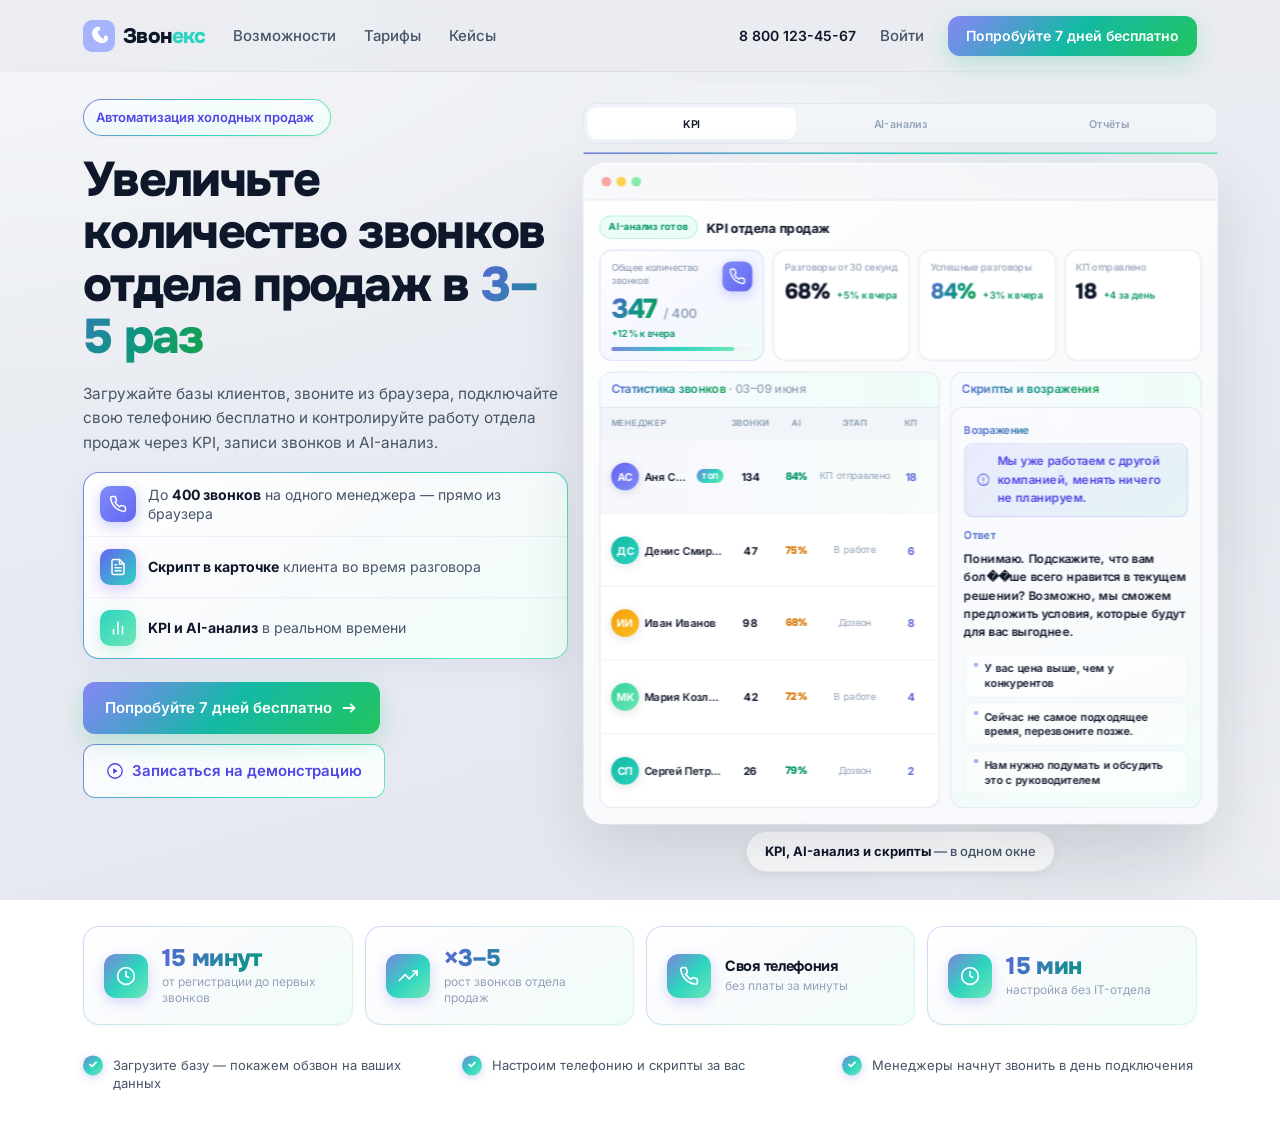
==== commit f083d6c6: "chore: remove meta description SEO tags from index.html and new-landing.html Co-authored-by: v0agent" ====
--- a/index.html
+++ b/index.html
@@ -4,7 +4,6 @@
   <meta charset="UTF-8">
   <meta name="viewport" content="width=device-width, initial-scale=1.0">
   <title>Звонекс — автоматизация холодных продаж</title>
-  <meta name="description" content="Увеличьте количество звонков отдела продаж в 3–5 раз. Загружайте базы, звоните из браузера, используйте скрипты и контролируйте KPI через AI-анализ.">
   <link rel="preconnect" href="https://fonts.googleapis.com">
   <link rel="preconnect" href="https://fonts.gstatic.com" crossorigin>
   <link href="https://fonts.googleapis.com/css2?family=Inter:wght@400;500;600;700;800&family=Onest:wght@600;700;800&display=swap" rel="stylesheet">
@@ -247,7 +246,7 @@
                                   </div>
 
                                   <span class="kpi-scripts__tag dash-label">Ответ</span>
-                                  <p class="kpi-scripts__answer" data-script-answer>Понимаю. Подскажите, что вам больше всего нравится в текущем решении? Возможно, мы сможем предложить условия, которые будут для вас выгоднее.</p>
+                                  <p class="kpi-scripts__answer" data-script-answer>Понимаю. Подскажите, что вам бол��ше всего нравится в текущем решении? Возможно, мы сможем предложить условия, которые будут для вас выгоднее.</p>
 
                                   <ul class="kpi-scripts__examples">
                                     <li>У вас цена выше, чем у конкурентов</li>
--- a/css/styles.css
+++ b/css/styles.css
@@ -765,8 +765,8 @@
 
 .promise-item__check {
   flex-shrink: 0;
-  width: 22px;
-  height: 22px;
+  width: 20px;
+  height: 20px;
   border-radius: 50%;
   background: var(--gradient-brand);
   color: white;
@@ -775,7 +775,9 @@
   display: flex;
   align-items: center;
   justify-content: center;
-  margin-top: 2px;
+  margin-top: 0;
+  /* vertically centre icon with first line of text (line-height * font-size = ~18.5px) */
+  translate: 0 calc((1.45 * 0.8125rem - 20px) / 2);
   box-shadow: 0 2px 8px rgba(99, 102, 241, 0.3);
 }
 
@@ -783,6 +785,7 @@
   font-size: 0.8125rem;
   line-height: 1.45;
   color: var(--color-text-secondary);
+  margin: 0;
 }
 
 /* Product frame */
@@ -4401,5 +4404,6 @@
   .hero__features { margin-bottom: 16px; }
   .hero-feature { padding: 9px 12px; }
   .trust-card { padding: 12px 14px; }
-  .promise-item p { font-size: 0.75rem; }
-}
+  .promise-item p { font-size: 0.75rem; margin: 0; }
+  .promise-item__check { translate: 0 calc((1.45 * 0.75rem - 20px) / 2); }
+}
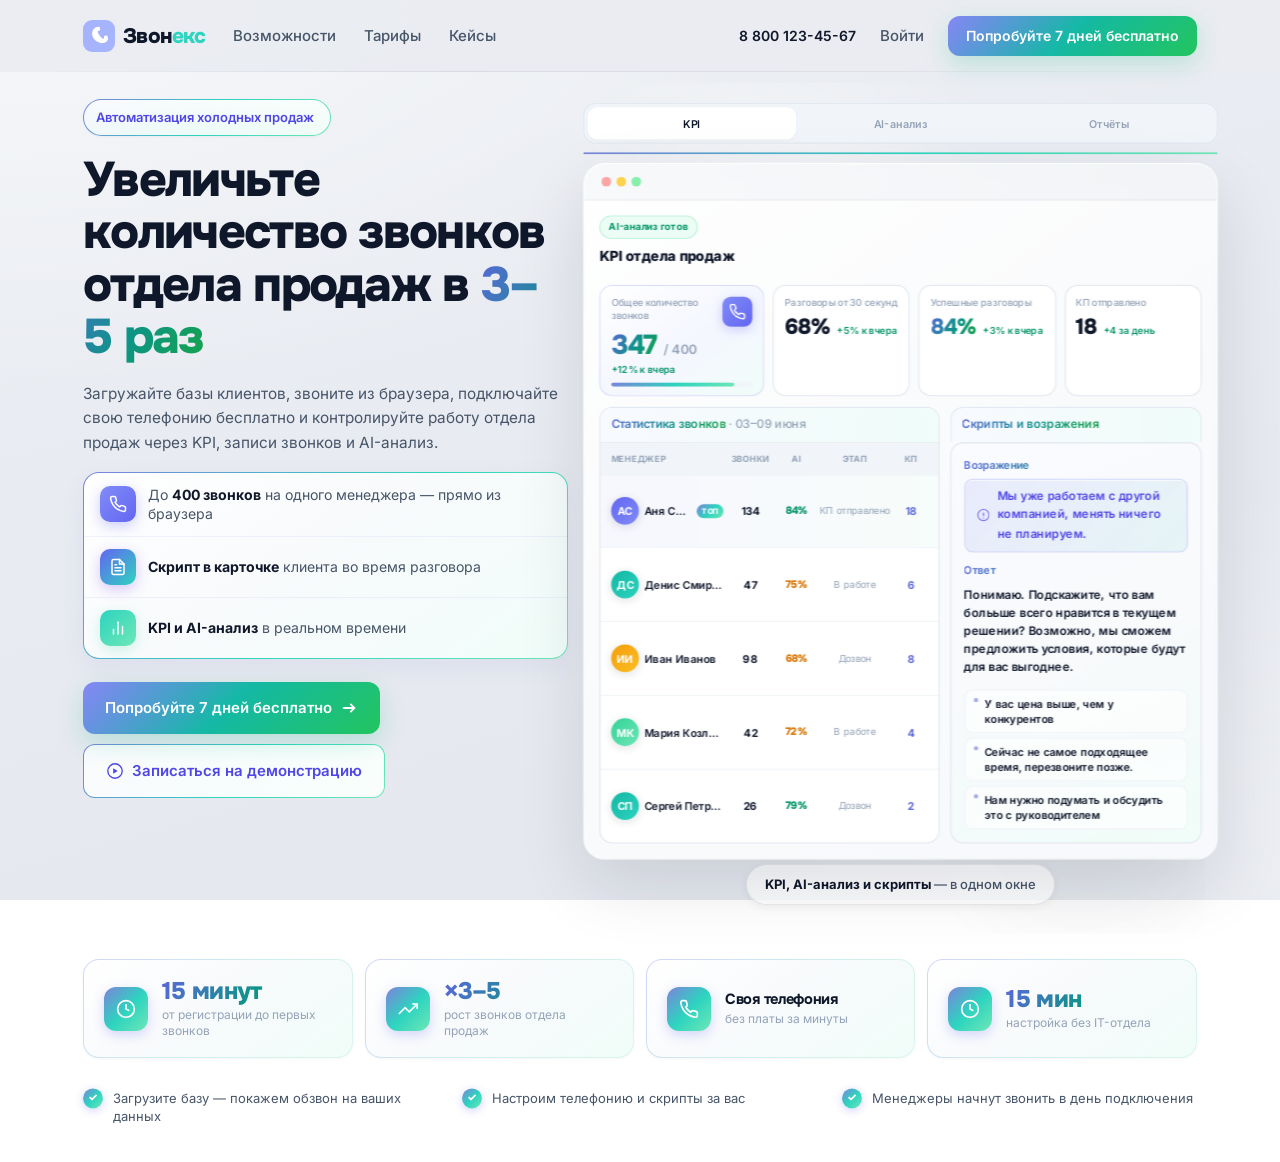
==== commit 2e3e1654: "fix: correct typos in landing page texts" ====
--- a/index.html
+++ b/index.html
@@ -246,7 +246,7 @@
                                   </div>
 
                                   <span class="kpi-scripts__tag dash-label">Ответ</span>
-                                  <p class="kpi-scripts__answer" data-script-answer>Понимаю. Подскажите, что вам бол��ше всего нравится в текущем решении? Возможно, мы сможем предложить условия, которые будут для вас выгоднее.</p>
+                                  <p class="kpi-scripts__answer" data-script-answer>Понимаю. Подскажите, что вам болььше всего нравится в текущем решении? Возможно, мы сможем предложить условия, которые будут для вас выгоднее.</p>
 
                                   <ul class="kpi-scripts__examples">
                                     <li>У вас цена выше, чем у конкурентов</li>
--- a/css/styles.css
+++ b/css/styles.css
@@ -1568,10 +1568,10 @@
 
 .slide-head {
   display: flex;
-  align-items: center;
-  flex-wrap: wrap;
-  gap: 8px;
-  margin-bottom: 10px;
+  flex-direction: column;
+  align-items: flex-start;
+  gap: 6px;
+  margin-bottom: 16px;
 }
 
 .slide-head__badge {
@@ -1591,9 +1591,10 @@
 }
 
 .slide-head__title {
-  font-size: 0.75rem;
-  font-weight: 700;
+  font-size: 0.8125rem;
+  font-weight: 800;
   color: var(--color-text);
+  letter-spacing: -.01em;
 }
 
 .product-slide__split {
@@ -1879,7 +1880,7 @@
   min-height: 0;
   display: flex;
   flex-direction: column;
-  gap: 5px;
+  gap: 6px;
 }
 
 .product-slide__inner--ai .ai-dash__head,
@@ -2014,14 +2015,16 @@
 
 .ai-dash__top {
   display: grid;
-  grid-template-columns: minmax(0, 0.96fr) minmax(0, 1.28fr) minmax(0, 0.8fr);
-  gap: 5px;
+  grid-template-columns: minmax(0, 1fr) minmax(0, 1.3fr) minmax(0, 0.92fr);
+  gap: 6px;
+  align-items: stretch;
 }
 
 .ai-dash__insights {
   display: grid;
-  grid-template-columns: minmax(0, 0.88fr) minmax(0, 0.88fr) minmax(0, 0.88fr) minmax(0, 1.36fr);
-  gap: 5px;
+  grid-template-columns: repeat(3, minmax(0, 1fr)) minmax(0, 1.4fr);
+  gap: 6px;
+  align-items: stretch;
 }
 
 /* AI results illustration — bottom block */
@@ -2369,12 +2372,16 @@
 .ai-dash__focus {
   padding-bottom: 0;
   overflow: hidden;
+  display: flex;
+  flex-direction: column;
 }
 
 .ai-dash__focus-body {
   display: flex;
   flex-direction: column;
-  gap: 2px;
+  justify-content: space-between;
+  flex: 1;
+  gap: 4px;
   padding: 0 10px 0;
 }
 
